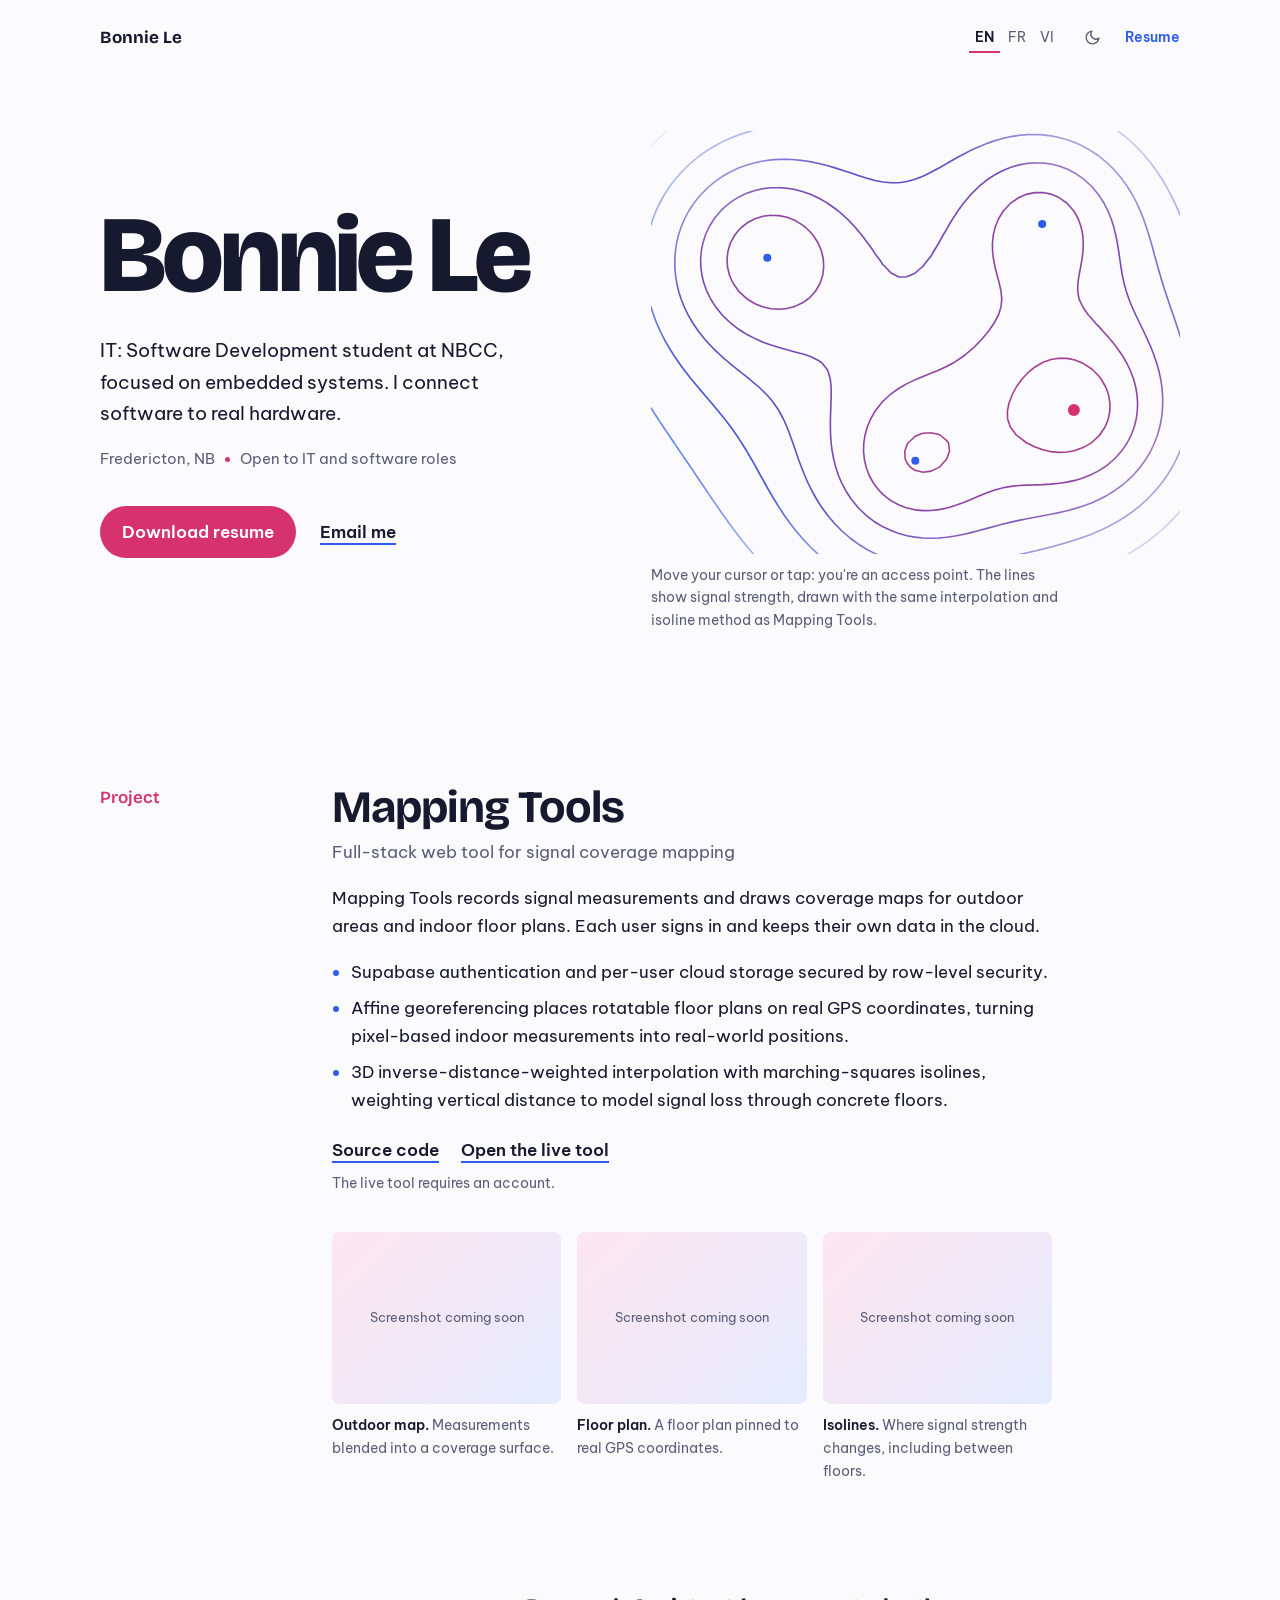
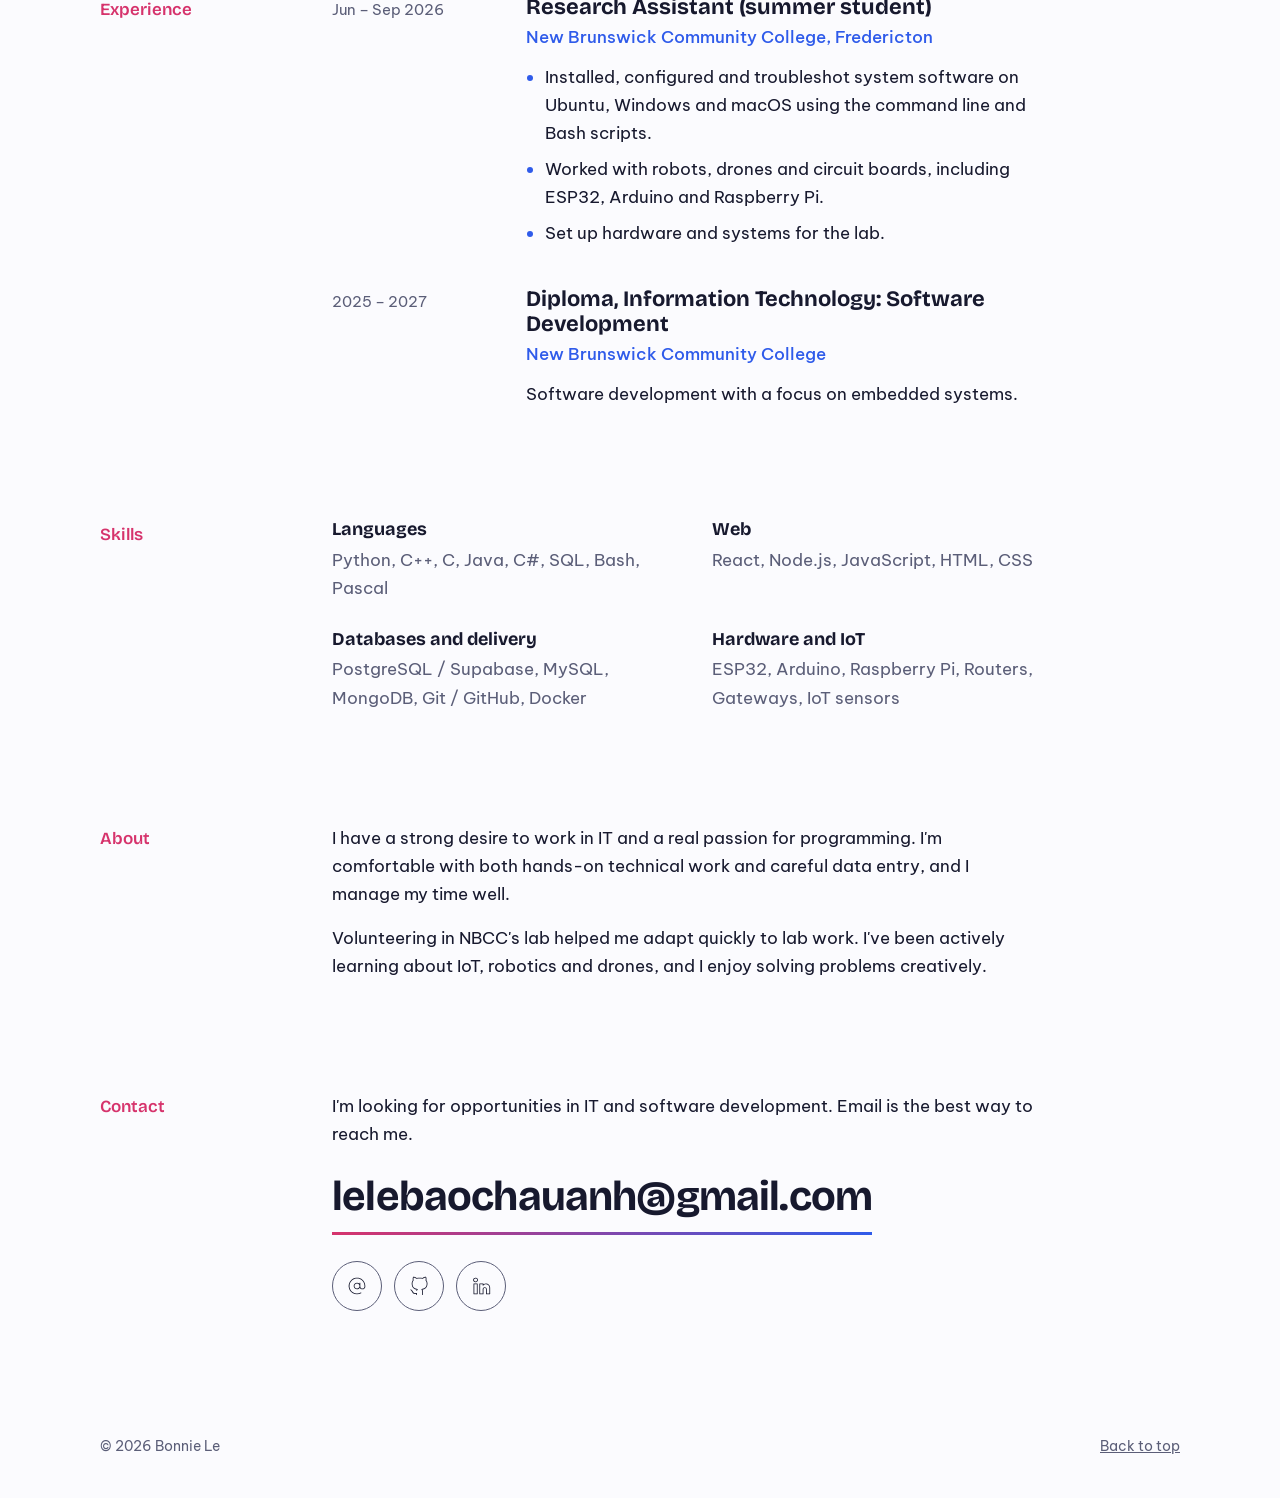
==== index.html @ 0d2d182a "Modified layout" ====
<!DOCTYPE html>
<html lang="en">
<head>
  <meta charset="UTF-8" />
  <meta name="viewport" content="width=device-width, initial-scale=1" />
  <title>Bonnie Le</title>
  <meta name="description" content="Bonnie Le is an IT: Software Development student at NBCC in Fredericton, New Brunswick, working across software, databases, embedded systems and IoT." />
  <script>
    (function () {
      try {
        var t = localStorage.getItem("bonnie-theme");
        if (t !== "light" && t !== "dark") t = matchMedia("(prefers-color-scheme: dark)").matches ? "dark" : "light";
        document.documentElement.dataset.theme = t;
      } catch (e) { document.documentElement.dataset.theme = "light"; }
    })();
  </script>
  <link rel="preconnect" href="https://fonts.googleapis.com" />
  <link rel="preconnect" href="https://fonts.gstatic.com" crossorigin />
  <link href="https://fonts.googleapis.com/css2?family=Be+Vietnam+Pro:wght@400;500;600&family=Bricolage+Grotesque:opsz,wght@12..96,500..800&display=swap" rel="stylesheet" />
  <link rel="stylesheet" href="/css/style.css" />
  <script type="application/ld+json">
  {
    "@context": "https://schema.org",
    "@type": "Person",
    "name": "Bonnie Le",
    "alternateName": "Bao Chau Anh Le",
    "email": "mailto:lelebaochauanh@gmail.com",
    "jobTitle": "Research Assistant",
    "address": { "@type": "PostalAddress", "addressLocality": "Fredericton", "addressRegion": "New Brunswick", "addressCountry": "CA" },
    "alumniOf": { "@type": "CollegeOrUniversity", "name": "New Brunswick Community College" },
    "knowsAbout": ["Python", "C++", "SQL", "React", "Node.js", "PostgreSQL", "Supabase", "IoT", "ESP32", "Arduino", "Raspberry Pi"]
  }
  </script>
</head>
<body>
  <header class="top">
    <a class="home" href="#top">Bonnie Le</a>
    <div class="controls">
      <div class="langs" role="group" data-i18n-aria="ui.language" id="langs">
        <button type="button" data-lang="en" lang="en">EN</button>
        <button type="button" data-lang="fr" lang="fr">FR</button>
        <button type="button" data-lang="vi" lang="vi">VI</button>
      </div>
      <button type="button" class="theme" id="theme"></button>
      <a class="resume" href="/asset/BonnieLe__resume.pdf" target="_blank" rel="noreferrer" data-i18n="ui.resume"></a>
    </div>
  </header>

  <main id="top">
    <section class="hero">
      <div class="hero-text">
        <h1>Bonnie Le</h1>
        <p class="lede" data-i18n="hero.lede"></p>
        <p class="meta"><span data-i18n="hero.location"></span><span class="sep" aria-hidden="true"></span><span data-i18n="hero.availability"></span></p>
        <div class="actions">
          <a class="btn" href="/asset/BonnieLe__resume.pdf" target="_blank" rel="noreferrer" data-i18n="hero.download"></a>
          <a class="text-link" href="mailto:lelebaochauanh@gmail.com" data-i18n="hero.email"></a>
        </div>
      </div>
      <figure class="field">
        <canvas id="field" aria-hidden="true"></canvas>
        <figcaption data-i18n="hero.fieldCaption"></figcaption>
      </figure>
    </section>

    <section class="row" id="project">
      <h2 class="row-label" data-i18n="project.label"></h2>
      <div class="row-body">
        <h3 class="project-name">Mapping Tools</h3>
        <p class="kind" data-i18n="project.type"></p>
        <p class="summary" data-i18n="project.summary"></p>
        <ul class="points" id="project-points"></ul>
        <p class="links">
          <a href="#" data-link="mappingRepo" target="_blank" rel="noreferrer" data-i18n="project.source"></a>
          <a href="#" data-link="mappingLive" target="_blank" rel="noreferrer" data-i18n="project.live"></a>
        </p>
        <p class="note" data-link="mappingLive" data-i18n="project.loginNote"></p>
        <div class="shots" id="shots"></div>
      </div>
    </section>

    <section class="row" id="experience">
      <h2 class="row-label" data-i18n="exp.label"></h2>
      <div class="row-body">
        <div class="entry">
          <p class="when" data-i18n="exp.dates"></p>
          <div>
            <h3 data-i18n="exp.role"></h3>
            <p class="org" data-i18n="exp.org"></p>
            <ul class="points" id="exp-points"></ul>
          </div>
        </div>
        <div class="entry">
          <p class="when">2025 – 2027</p>
          <div>
            <h3 data-i18n="exp.eduTitle"></h3>
            <p class="org" data-i18n="exp.college"></p>
            <p data-i18n="exp.eduText"></p>
          </div>
        </div>
      </div>
    </section>

    <section class="row" id="skills">
      <h2 class="row-label" data-i18n="skills.label"></h2>
      <div class="row-body skills" id="skill-list"></div>
    </section>

    <section class="row" id="about">
      <h2 class="row-label" data-i18n="about.label"></h2>
      <div class="row-body prose">
        <p data-i18n="about.first"></p>
        <p data-i18n="about.second"></p>
      </div>
    </section>

    <section class="row contact" id="contact">
      <h2 class="row-label" data-i18n="contact.label"></h2>
      <div class="row-body">
        <p data-i18n="contact.text"></p>
        <a class="email" href="mailto:lelebaochauanh@gmail.com">lelebaochauanh@gmail.com</a>
        <div class="chips">
          <a class="chip pink" href="mailto:lelebaochauanh@gmail.com" aria-label="Email">
            <svg class="chip-icon" viewBox="0 0 16 16" aria-hidden="true"><path fill="currentColor" d="M9.205066666666667 1.44142c-0.9878666666666667 -0.17732666666666666 -2.003 -0.13000666666666666 -2.97008 0.13842666666666664C2.6759866666666667 2.56764 0.591634 6.2535533333333335 1.5794266666666665 9.812533333333333c0.42655333333333334 1.5560666666666665 1.41134 2.9006 2.766273333333333 3.7766666666666664 1.09314 0.6999333333333333 2.363433333333333 1.0730666666666666 3.661433333333333 1.0755333333333332 1.1678666666666666 0.0005333333333333334 2.3151333333333333 -0.3068666666666666 3.3262 -0.8912666666666667 0.15933333333333333 -0.09206666666666666 0.2138 -0.29579999999999995 0.12173333333333333 -0.4550666666666666 -0.092 -0.15933333333333333 -0.2957333333333333 -0.2138 -0.4550666666666666 -0.12179999999999999 -1.9654666666666665 1.125 -4.394326666666666 1.0594666666666666 -6.296226666666667 -0.16993333333333333 -1.2156133333333332 -0.7862666666666667 -2.098913333333333 -1.9928666666666666 -2.4811199999999998 -3.3892666666666664 -0.24234666666666665 -0.8714 -0.28523333333333334 -1.7862 -0.12556666666666666 -2.6763999999999997 0.58712 -3.27308 3.7164333333333333 -5.4504866666666665 6.989513333333333 -4.863326666666667C11.984066666666665 2.67262 14.053733333333334 5.240493333333333 14 8.193999999999999v0.1393333333333333c0 0.9205333333333333 -0.7462 1.6666666666666665 -1.6666666666666665 1.6666666666666665S10.666666666666666 9.253866666666667 10.666666666666666 8.333333333333332V5.6666799999999995c0 -0.18407999999999997 -0.14926666666666666 -0.3333333333333333 -0.3333333333333333 -0.3333333333333333s-0.3333333333333333 0.14925333333333332 -0.3333333333333333 0.3333333333333333v0.5863466666666666c-0.48879999999999996 -0.5591666666666666 -1.1989333333333332 -0.91968 -2 -0.91968 -1.4727799999999998 0 -2.6666666666666665 1.1938866666666665 -2.6666666666666665 2.666653333333333 0 1.4727999999999999 1.1938866666666665 2.6666666666666665 2.6666666666666665 2.6666666666666665 0.9604666666666667 -0.0009333333333333333 1.795 -0.5136666666666666 2.2644666666666664 -1.2757333333333332C10.651066666666665 10.145199999999999 11.427533333333333 10.666666666666666 12.333333333333332 10.666666666666666c1.2886666666666666 0 2.333333333333333 -1.0446666666666666 2.333333333333333 -2.333333333333333v-0.1393333333333333c0.054066666666666666 -3.27618 -2.2465333333333333 -6.120539999999999 -5.461599999999999 -6.752579999999999ZM8 10c-1.1046 0 -2 -0.8954 -2 -2 0 -1.1045333333333334 0.8954 -1.9999866666666666 2 -1.9999866666666666 1.1040666666666665 0.00122 1.9988000000000001 0.8959199999999999 2 1.9999866666666666 0 1.1046 -0.8954 2 -2 2Z"/></svg>
            <span class="chip-label" data-i18n="contact.emailLabel">Email</span>
          </a>
          <a class="chip blue" href="#" data-link="github" target="_blank" rel="noreferrer" aria-label="GitHub">
            <svg class="chip-icon" viewBox="0 0 16 16" aria-hidden="true"><path fill="currentColor" d="M6.435553333333333 13.910133333333334c-0.00012 -0.0988 -0.04398666666666666 -0.19246666666666667 -0.11979333333333332 -0.25586666666666663 -0.07641333333333333 -0.0624 -0.17614666666666667 -0.0888 -0.2734333333333333 -0.07226666666666666 -1.0605466666666665 0.19666666666666666 -2.4055999999999997 0.19926666666666665 -2.7962266666666666 -0.8977333333333333 -0.24027333333333334 -0.5864 -0.6253266666666666 -1.1022666666666665 -1.1191399999999998 -1.4993999999999998 -0.10221333333333334 -0.0524 -0.19433999999999998 -0.12246666666666667 -0.27213333333333334 -0.20693333333333333 -0.026286666666666667 -0.16066666666666665 -0.16476 -0.27873333333333333 -0.32748 -0.2794h-0.00134c-0.18355333333333335 0 -0.3326 0.14846666666666666 -0.3333333333333333 0.3320666666666666 -0.001953333333333333 0.3802 0.47396 0.6647333333333333 0.6145866666666666 0.7395999999999999 0.3533466666666667 0.3173333333333333 0.6315466666666667 0.7094666666666667 0.8144933333333333 1.1478 0.23242 0.653 0.9407533333333333 1.6633999999999998 3.148433333333333 1.381533333333333 0.001953333333333333 0.24280000000000002 0.005206666666666667 0.3684666666666666 0.007813333333333332 0.4642l0.003253333333333333 0.1966c0 0.18406666666666666 0.14925333333333332 0.3333333333333333 0.3333333333333333 0.3333333333333333 0.18408666666666665 0 0.3333333333333333 -0.14926666666666666 0.3333333333333333 -0.3333333333333333l-0.003253333333333333 -0.21486666666666665c-0.003906666666666666 -0.13413333333333333 -0.009113333333333333 -0.3274666666666667 -0.009113333333333333 -0.8353333333333333ZM13.947266666666666 3.48242c-0.0202 -0.02539333333333333 -0.041666666666666664 -0.05208666666666667 -0.0638 -0.07877333333333333 0.04473333333333333 -0.14091333333333333 0.07993333333333333 -0.28467333333333333 0.10546666666666667 -0.43029999999999996 0.10319999999999999 -0.7154533333333333 0.011666666666666667 -1.4455200000000001 -0.265 -2.1133666666666664 -0.0364 -0.09175333333333333 -0.11179999999999998 -0.1625933333333333 -0.20566666666666666 -0.1933153333333333 -0.0944 -0.03125 -0.9557333333333333 -0.2630206666666667 -2.7532666666666668 0.921222 -1.5059999999999998 -0.3828133333333333 -3.0838666666666663 -0.3828133333333333 -4.5898666666666665 0C4.378259999999999 0.4173153333333333 3.5221400000000003 0.6367166666666666 3.4270866666666664 0.6647113333333333c-0.09566 0.03019533333333333 -0.17280666666666666 0.101602 -0.21028666666666665 0.194662 -0.28169333333333335 0.67794 -0.37263999999999997 1.4199599999999999 -0.26302 2.145833333333333 0.025513333333333332 0.1331 0.05790666666666667 0.26476666666666665 0.09700666666666666 0.3945333333333333 -0.023439999999999996 0.028686666666666666 -0.045573333333333334 0.057286666666666666 -0.06640666666666667 0.08528666666666665 -0.5643733333333333 0.71602 -0.8646666666666666 1.6047333333333331 -0.85026 2.516313333333333 -0.0016266666666666665 0.20674666666666666 0.007933333333333334 0.4134133333333333 0.028646666666666668 0.61914 0.22655999999999998 3.1093866666666665 2.23242 3.9745866666666663 3.9648866666666667 4.270186666666667 -0.11283333333333334 0.20226666666666665 -0.19718666666666665 0.41913333333333336 -0.2506933333333333 0.6445333333333333 -0.043866666666666665 0.17866666666666667 0.06542666666666666 0.3591333333333333 0.24413999999999997 0.403 0.1787133333333333 0.043866666666666665 0.3591333333333333 -0.06546666666666666 0.4029933333333333 -0.24413333333333334 0.06168666666666667 -0.30646666666666667 0.21650666666666665 -0.5863333333333333 0.4433066666666666 -0.8014666666666665 0.13873333333333332 -0.12133333333333332 0.15286666666666665 -0.3321333333333333 0.03153333333333333 -0.47086666666666666 -0.054733333333333335 -0.06246666666666667 -0.13066666666666665 -0.10233333333333333 -0.2131333333333333 -0.11179999999999998 -1.8378799999999997 -0.20833333333333331 -3.745426666666667 -0.8157333333333333 -3.959013333333333 -3.75 -0.01884 -0.18558666666666668 -0.027506666666666665 -0.37206666666666666 -0.026 -0.5585933333333333 -0.012573333333333332 -0.7651733333333333 0.23946 -1.5112266666666667 0.7135400000000001 -2.11202 0.050133333333333335 -0.06770666666666666 0.10611999999999999 -0.12955333333333333 0.16146 -0.19075333333333333 0.08451333333333333 -0.09325999999999998 0.10946 -0.22615999999999997 0.06445333333333333 -0.34375333333333336 -0.05688666666666667 -0.15034666666666666 -0.10025999999999999 -0.30545999999999995 -0.12956 -0.46353999999999995 -0.07983333333333333 -0.5359266666666667 -0.026606666666666667 -1.0832533333333334 0.15495333333333333 -1.5937466666666666 0.7917066666666666 0.11022666666666665 1.5393866666666665 0.43058 2.16532 0.9277333333333333 0.08081333333333332 0.05452 0.18156 0.07071999999999999 0.2753933333333333 0.04426666666666666 1.48292 -0.40234 3.04632 -0.40234 4.52932 0 0.09433333333333332 0.026366666666666667 0.19546666666666668 0.009933333333333332 0.27659999999999996 -0.044919999999999995 0.6215999999999999 -0.50228 1.3689333333333331 -0.8245466666666666 2.1608666666666663 -0.9316399999999999 0.17946666666666666 0.5028066666666666 0.23373333333333335 1.0417866666666666 0.1582 1.5703133333333332 -0.02946666666666667 0.16796666666666665 -0.07546666666666665 0.33264 -0.1373333333333333 0.49153333333333327 -0.045 0.11759333333333333 -0.020133333333333333 0.25044666666666665 0.0644 0.34375333333333336 0.0586 0.06445333333333333 0.1172 0.13672 0.1686 0.20117333333333332 0.47519999999999996 0.5961466666666666 0.7275999999999999 1.3393533333333334 0.7136 2.1016 0.0015999999999999999 0.1906733333333333 -0.0078 0.3813066666666667 -0.02793333333333333 0.5709666666666666 -0.2116 2.92056 -2.126333333333333 3.52796 -3.9713999999999996 3.7376266666666664 -0.18306666666666666 0.020999999999999998 -0.31446666666666667 0.18646666666666667 -0.2934 0.3696 0.009466666666666667 0.0824 0.049333333333333326 0.15839999999999999 0.11179999999999998 0.21306666666666665 0.2298 0.21660000000000001 0.38366666666666666 0.5015333333333333 0.43879999999999997 0.8124666666666666 0.056799999999999996 0.21960000000000002 0.08333333333333333 0.44586666666666663 0.07873333333333332 0.6725333333333332v1.6393333333333333c-0.007133333333333333 0.4505333333333333 -0.007133333333333333 0.7884666666666666 -0.007133333333333333 0.9433333333333334 0.0002666666666666667 0.18406666666666666 0.14973333333333333 0.3331333333333333 0.3338 0.3329333333333333 0.18373333333333333 -0.0003333333333333333 0.3326 -0.1492 0.33286666666666664 -0.3329333333333333 0 -0.1536 0 -0.48760000000000003 0.007133333333333333 -0.9381333333333333v-1.6445333333333334c0.005266666666666667 -0.2823333333333333 -0.028266666666666666 -0.564 -0.09953333333333332 -0.8372666666666666 -0.0502 -0.22713333333333333 -0.1326 -0.44593333333333335 -0.24480000000000002 -0.6497333333333333 1.7389333333333332 -0.29486666666666667 3.752533333333333 -1.1594666666666666 3.9772 -4.2564866666666665 0.022066666666666665 -0.21020666666666665 0.032266666666666666 -0.42146666666666666 0.030600000000000002 -0.6328133333333332 0.0152 -0.9141466666666667 -0.289 -1.804933333333333 -0.8600666666666666 -2.51888Z"/></svg>
            <span class="chip-label">GitHub</span>
          </a>
          <a class="chip blue" href="#" data-link="linkedin" target="_blank" rel="noreferrer" aria-label="LinkedIn">
            <svg class="chip-icon" viewBox="0 0 16 16" aria-hidden="true"><path fill="currentColor" d="M5.000393333333333 6c0.00012666666666666666 0 -0.00015999999999999999 0 0 0H2.3333199999999996c-0.184 -0.00012 -0.33320666666666665 0.14896666666666666 -0.3333333333333333 0.33292666666666665 0 -0.00012 0 0.00015999999999999999 0 0V14.333333333333332c-0.00012 0.184 0.14896666666666666 0.3332 0.33292666666666665 0.3333333333333333 -0.00012 0 0.00016666666666666666 0 0 0h2.667073333333333c0.184 0.00013333333333333334 0.3332133333333333 -0.149 0.3333333333333333 -0.33299999999999996 0 0.00013333333333333334 0 -0.00006666666666666667 0 0V6.333333333333333c0.00012666666666666666 -0.184 -0.14896666666666666 -0.3332133333333333 -0.33292666666666665 -0.3333333333333333Zm-0.33374 8h-2V6.666666666666666h2v7.333333333333333ZM12 6c-0.7232666666666666 0.00004 -1.4262666666666668 0.23872666666666667 -2 0.6790666666666666V6.333333333333333c0.00013333333333333334 -0.184 -0.149 -0.3332133333333333 -0.3329333333333333 -0.3333333333333333 0.00013333333333333334 0 -0.00019999999999999998 0 0 0H7c-0.184 -0.00012 -0.3332 0.14896666666666666 -0.3333466666666667 0.33292666666666665 0 -0.00012 0 0.00015999999999999999 0 0V14.333333333333332c-0.00012 0.184 0.14894666666666667 0.3332 0.3329466666666666 0.3333333333333333 -0.00013333333333333334 0 0.00013333333333333334 0 0 0H9.666666666666666c0.184 0.00013333333333333334 0.3332 -0.149 0.3333333333333333 -0.33299999999999996 0 0.00013333333333333334 0 -0.00006666666666666667 0 0V10.666666666666666c0 -0.5522666666666667 0.4477333333333333 -1 1 -1s1 0.4477333333333333 1 1v3.6666666666666665c-0.00013333333333333334 0.184 0.1489333333333333 0.3332 0.3329333333333333 0.3333333333333333 -0.00013333333333333334 0 0.00013333333333333334 0 0 0H15c0.184 0.00013333333333333334 0.3332 -0.149 0.3333333333333333 -0.33299999999999996 0 0.00013333333333333334 0 -0.00006666666666666667 0 0V9.333333333333332c-0.0021999999999999997 -1.8400666666666665 -1.4932666666666665 -3.33118 -3.333333333333333 -3.333333333333333Zm2.6666666666666665 8h-2v-3.333333333333333c0 -0.9204666666666667 -0.7462 -1.6666666666666665 -1.6666666666666665 -1.6666666666666665 -0.9205333333333333 0 -1.6666666666666665 0.7462 -1.6666666666666665 1.6666666666666665v3.333333333333333h-2V6.666666666666666h2v0.8020666666666667c0 0.14166666666666666 0.08959999999999999 0.2678 0.22333333333333333 0.31446666666666667 0.1334 0.04806666666666666 0.2826666666666666 0.005333333333333333 0.3704666666666666 -0.10613333333333333 0.9083333333333333 -1.1511866666666666 2.577933333333333 -1.3480066666666666 3.7291333333333334 -0.4396 0.6412666666666667 0.506 1.0139333333333331 1.279 1.0104 2.0958666666666668v4.666666666666666ZM3.911973333333333 1.3345533333333333C3.8335666666666666 1.32906 3.7548733333333333 1.3286533333333332 3.6764200000000002 1.3333333333333333 2.670233333333333 1.2646066666666667 1.79886 2.024573333333333 1.7301333333333333 3.03076c-0.0027666666666666664 0.040486666666666664 -0.0041533333333333335 0.08101333333333333 -0.004233333333333333 0.12158 -0.008666666666666666 0.9976399999999999 0.7930466666666667 1.8134 1.7906866666666668 1.8220666666666665 0.04073333333333333 0.00036666666666666667 0.08142666666666666 -0.0006933333333333332 0.12207333333333333 -0.0030933333333333334h0.01888c1.0042733333333334 0.07027333333333333 1.8753266666666666 -0.6868933333333334 1.9456 -1.69116 0.07026666666666666 -1.0042733333333334 -0.6868933333333334 -1.8753266666666666 -1.6911666666666667 -1.9456Zm-0.023026666666666668 2.9720066666666662c-0.07698666666666666 0.0070799999999999995 -0.15453999999999998 0.006466666666666667 -0.23140666666666665 -0.0019133333333333333h-0.01888c-0.6374133333333333 0.04899333333333333 -1.1938066666666667 -0.42798 -1.2428 -1.0653866666666665 -0.048986666666666664 -0.6373733333333333 0.42798 -1.1938133333333334 1.0653933333333332 -1.2428 0.07169333333333333 -0.005493333333333334 0.14371333333333333 -0.004313333333333333 0.21516666666666664 0.0035399999999999997 0.6369199999999999 -0.058673333333333334 1.2008466666666666 0.41007333333333335 1.25956 1.0469933333333332 0.058679999999999996 0.6369666666666667 -0.41007333333333335 1.2008866666666667 -1.0470333333333333 1.2595666666666667Z"/></svg>
            <span class="chip-label">LinkedIn</span>
          </a>
        </div>
      </div>
    </section>
  </main>

  <footer class="bottom">
    <span>© <span id="year"></span> Bonnie Le</span>
    <a href="#top" data-i18n="ui.top"></a>
  </footer>

  <script src="/js/script.js"></script>
</body>
</html>
---- css/style.css ----
:root {
  --bg: #fbfbfe;
  --ink: #17192e;
  --muted: #5b5e78;
  --pink: #d6336c;
  --blue: #2f5bea;
  --pink-soft: #fde6ef;
  --blue-soft: #e5ebff;
  --on-accent: #ffffff;
  --display: "Bricolage Grotesque", "Segoe UI", system-ui, sans-serif;
  --body: "Be Vietnam Pro", "Segoe UI", system-ui, sans-serif;
  --page: min(1080px, 100% - 48px);
  color-scheme: light;
}
:root[data-theme="dark"] {
  --bg: #11132a;
  --ink: #eceefe;
  --muted: #a3a7c6;
  --pink: #ff7eb3;
  --blue: #86a2ff;
  --pink-soft: rgba(255, 126, 179, 0.14);
  --blue-soft: rgba(134, 162, 255, 0.14);
  --on-accent: #1a0d18;
  color-scheme: dark;
}

*, *::before, *::after { box-sizing: border-box; }
html { scroll-behavior: smooth; }
body {
  margin: 0;
  background: var(--bg);
  color: var(--ink);
  font: 400 17px/1.65 var(--body);
  -webkit-font-smoothing: antialiased;
}
h1, h2, h3 { font-family: var(--display); margin: 0; line-height: 1.1; }
p, ul, figure { margin: 0; }
a { color: inherit; }
img { display: block; max-width: 100%; }
[hidden] { display: none !important; }
:focus-visible { outline: 2px solid var(--blue); outline-offset: 3px; border-radius: 3px; }

/* Header */
.top {
  width: var(--page);
  margin: 0 auto;
  padding: 22px 0;
  display: flex;
  align-items: center;
  justify-content: space-between;
  gap: 16px;
}
.home { font-family: var(--display); font-weight: 700; text-decoration: none; }
.controls { display: flex; align-items: center; gap: 18px; font-size: 14px; }
.langs { display: flex; gap: 2px; }
.langs button, .theme {
  font: inherit;
  color: var(--muted);
  background: none;
  border: 0;
  padding: 4px 6px;
  cursor: pointer;
}
.langs button[aria-pressed="true"] { color: var(--ink); font-weight: 600; box-shadow: inset 0 -2px var(--pink); }
.langs button:hover, .theme:hover { color: var(--ink); }
.theme svg { width: 17px; height: 17px; display: block; }
.resume { text-decoration: none; font-weight: 600; color: var(--blue); }
.resume:hover { text-decoration: underline; text-underline-offset: 4px; }

/* Hero */
.hero {
  width: var(--page);
  margin: 0 auto;
  display: grid;
  grid-template-columns: 1fr 1.05fr;
  gap: 48px;
  align-items: center;
  padding: 56px 0 96px;
}
h1 {
  font-size: clamp(3.4rem, 9vw, 6.8rem);
  font-weight: 800;
  letter-spacing: -0.035em;
  line-height: 0.95;
  margin-bottom: 28px;
}
.lede { font-size: 19px; max-width: 34ch; margin-bottom: 18px; }
.meta { color: var(--muted); font-size: 15px; display: flex; flex-wrap: wrap; align-items: center; gap: 10px; margin-bottom: 34px; }
.sep { width: 5px; height: 5px; border-radius: 50%; background: var(--pink); }
.actions { display: flex; flex-wrap: wrap; align-items: center; gap: 24px; }
.btn {
  display: inline-block;
  padding: 12px 22px;
  background: var(--pink);
  color: #fff;
  text-decoration: none;
  font-weight: 600;
  border-radius: 999px;
}
:root[data-theme="dark"] .btn { color: var(--on-accent); }
.btn:hover { background: var(--blue); }
.text-link, .links a {
  font-weight: 600;
  text-decoration: underline;
  text-decoration-color: var(--blue);
  text-decoration-thickness: 2px;
  text-underline-offset: 5px;
}
.text-link:hover, .links a:hover { color: var(--blue); }

.field { position: relative; }
.field canvas {
  display: block;
  width: 100%;
  aspect-ratio: 5 / 4;
  touch-action: pan-y;
  cursor: crosshair;
  -webkit-mask-image: radial-gradient(ellipse 72% 70% at 50% 50%, #000 62%, transparent 100%);
  mask-image: radial-gradient(ellipse 72% 70% at 50% 50%, #000 62%, transparent 100%);
}
.field figcaption { font-size: 13.5px; color: var(--muted); margin-top: 10px; max-width: 46ch; }

/* Rows */
.row {
  width: var(--page);
  margin: 0 auto;
  display: grid;
  grid-template-columns: 200px 1fr;
  gap: 32px;
  padding: 56px 0;
}
.row-label {
  font-size: 17px;
  font-weight: 600;
  color: var(--pink);
  padding-top: 6px;
}
.row-body { max-width: 720px; }

.project-name { font-size: clamp(2rem, 4.5vw, 2.8rem); font-weight: 700; letter-spacing: -0.02em; }
.kind { color: var(--muted); margin: 6px 0 18px; }
.summary { margin-bottom: 18px; }
.points { padding-left: 1.1em; display: grid; gap: 8px; }
.points li::marker { color: var(--blue); }
.links { display: flex; flex-wrap: wrap; gap: 22px; margin-top: 22px; }
.note { font-size: 14px; color: var(--muted); margin-top: 8px; }

.shots {
  display: grid;
  grid-template-columns: repeat(3, 1fr);
  gap: 16px;
  margin-top: 36px;
}
.shot .frame {
  position: relative;
  aspect-ratio: 4 / 3;
  border-radius: 8px;
  overflow: hidden;
  background: linear-gradient(135deg, var(--pink-soft), var(--blue-soft));
}
.shot img { width: 100%; height: 100%; object-fit: cover; }
.shot .placeholder {
  position: absolute;
  inset: 0;
  display: grid;
  place-items: center;
  padding: 12px;
  text-align: center;
  font-size: 13px;
  color: var(--muted);
}
.shot figcaption { font-size: 14px; margin-top: 10px; color: var(--muted); }
.shot figcaption b { color: var(--ink); font-weight: 600; }

.entry { display: grid; grid-template-columns: 170px 1fr; gap: 24px; }
.entry + .entry { margin-top: 40px; }
.when { color: var(--muted); font-size: 15px; padding-top: 3px; }
.entry h3 { font-size: 22px; font-weight: 700; }
.org { color: var(--blue); font-weight: 500; margin: 4px 0 12px; }

.skills { display: grid; grid-template-columns: 1fr 1fr; gap: 28px 40px; }
.skills h3 { font-size: 18px; font-weight: 700; margin-bottom: 6px; }
.skills p { color: var(--muted); }

.prose p + p { margin-top: 16px; }
.prose { max-width: 62ch; }

.contact .email {
  display: inline-block;
  margin-top: 14px;
  font-family: var(--display);
  font-size: clamp(1.5rem, 4.4vw, 2.6rem);
  font-weight: 700;
  letter-spacing: -0.02em;
  text-decoration: none;
  overflow-wrap: anywhere;
  background: linear-gradient(90deg, var(--pink), var(--blue));
  background-size: 100% 3px;
  background-repeat: no-repeat;
  background-position: 0 100%;
  padding-bottom: 4px;
}
.contact .email:hover { color: var(--pink); }

/* Contact chips: chỉ hiện icon, hover thì giãn ra hiện chữ */
.chips { display: flex; flex-wrap: wrap; gap: 12px; margin-top: 26px; }
.chip {
  display: inline-flex;
  align-items: center;
  height: 50px;
  padding: 0 14px;              /* icon 20px + 14px mỗi bên = nút tròn 50px */
  border: 1.5px solid var(--muted);
  border-radius: 999px;
  color: var(--ink);
  text-decoration: none;
  overflow: hidden;
  transition: background-color 0.35s ease, border-color 0.35s ease, color 0.35s ease;
}
.chip-icon { width: 20px; height: 20px; flex: none; }
.chip-label {
  max-width: 0;                 /* chữ bị giấu: rộng 0 */
  margin-left: 0;
  opacity: 0;
  white-space: nowrap;
  font-weight: 600;
  font-size: 15px;
  transition: max-width 0.45s ease, margin-left 0.45s ease, opacity 0.3s ease;
}
.chip:hover .chip-label,
.chip:focus-visible .chip-label {
  max-width: 8em;               /* đủ chỗ cho chữ dài nhất */
  margin-left: 10px;
  opacity: 1;
}
.chip.pink:hover, .chip.pink:focus-visible { background: var(--pink); border-color: var(--pink); color: var(--on-accent); }
.chip.blue:hover, .chip.blue:focus-visible { background: var(--blue); border-color: var(--blue); color: var(--on-accent); }

/* Điện thoại không có hover: luôn hiện chữ */
@media (hover: none) {
  .chip-label { max-width: 8em; margin-left: 10px; opacity: 1; }
}

.bottom {
  width: var(--page);
  margin: 40px auto 0;
  padding: 28px 0 40px;
  display: flex;
  justify-content: space-between;
  gap: 16px;
  font-size: 14px;
  color: var(--muted);
}

@media (max-width: 880px) {
  .hero { grid-template-columns: 1fr; padding-top: 24px; gap: 36px; }
  .row { grid-template-columns: 1fr; gap: 16px; padding: 44px 0; }
  .row-label { padding-top: 0; }
}
@media (max-width: 600px) {
  :root { --page: min(1080px, 100% - 32px); }
  .controls { gap: 10px; }
  .shots, .skills { grid-template-columns: 1fr; }
  .entry { grid-template-columns: 1fr; gap: 6px; }
  .meta { flex-direction: column; align-items: flex-start; gap: 2px; }
  .sep { display: none; }
}
@media (prefers-reduced-motion: reduce) {
  html { scroll-behavior: auto; }
  .chip, .chip-label { transition: none; }
}
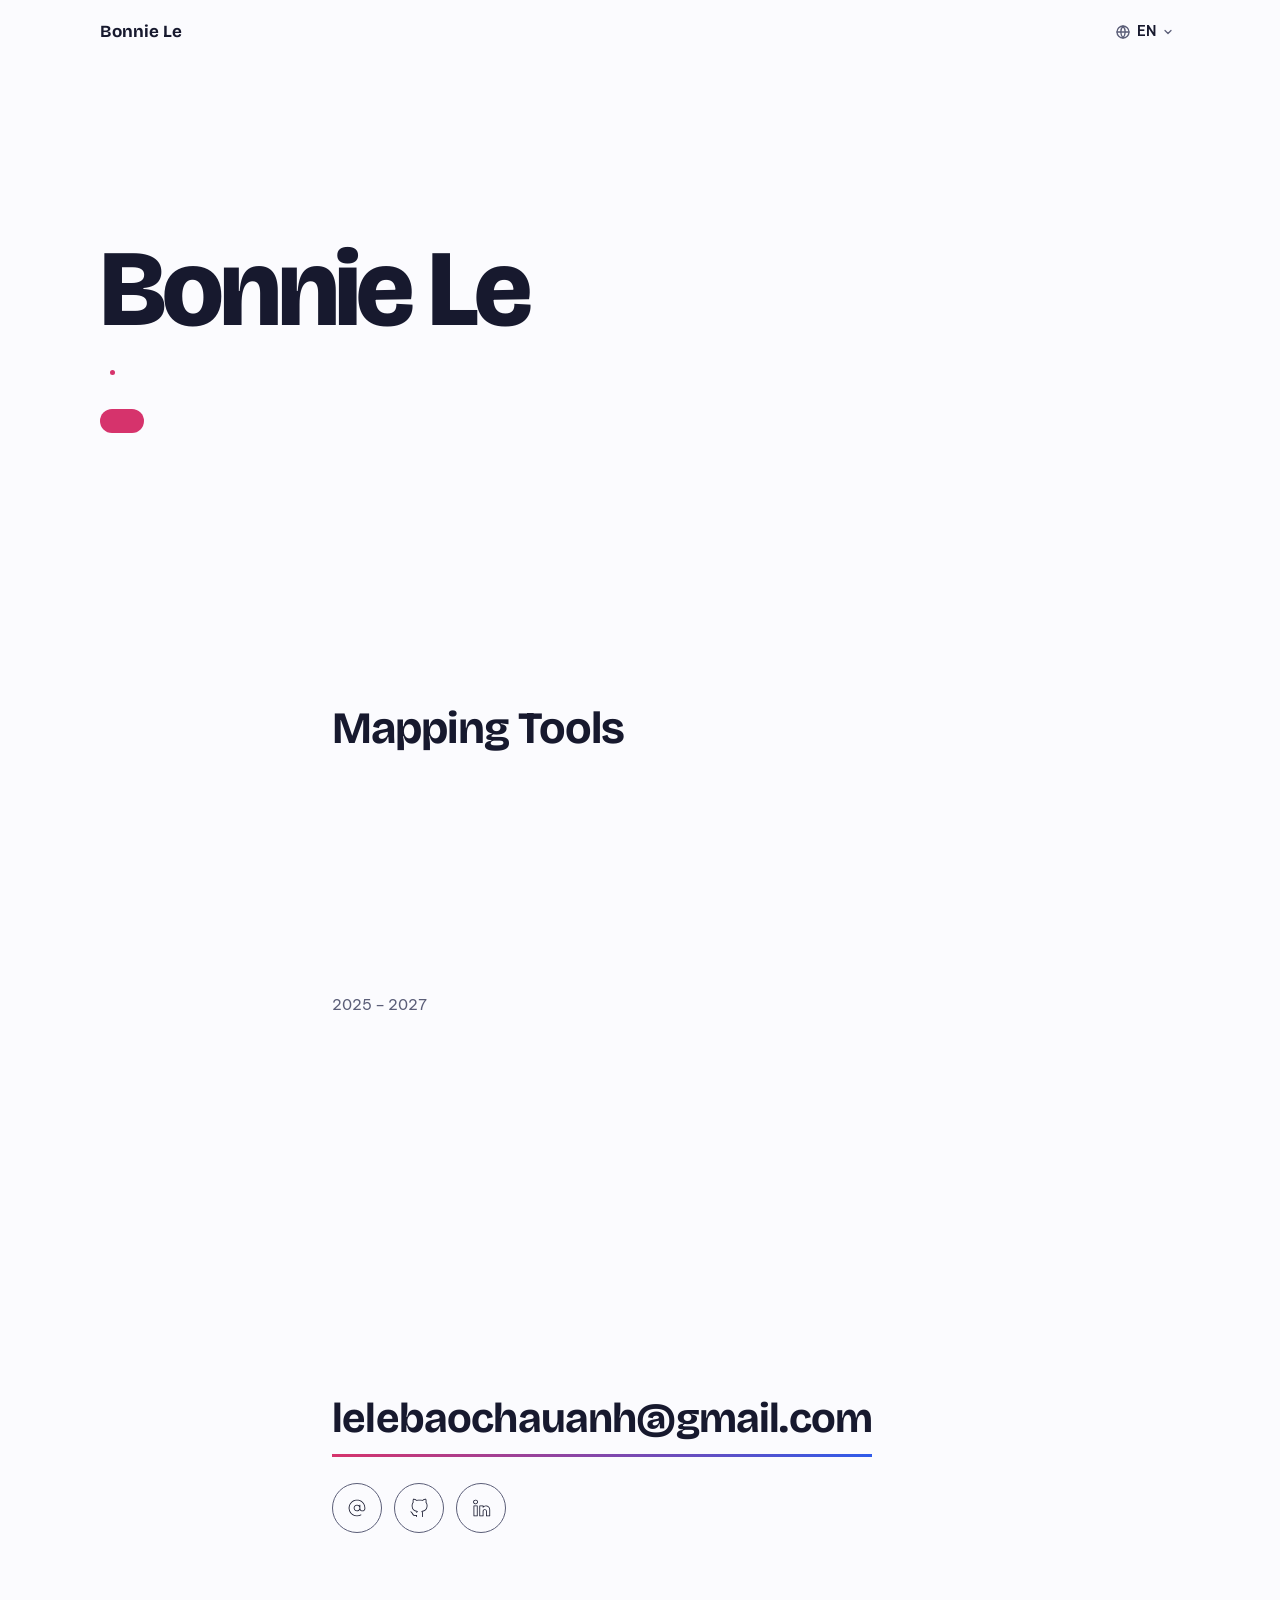
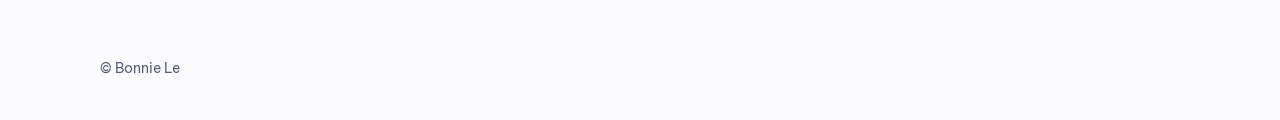
==== commit 164dfa6d: "Modified: page index layout" ====
--- a/index.html
+++ b/index.html
@@ -17,7 +17,7 @@
   <link rel="preconnect" href="https://fonts.googleapis.com" />
   <link rel="preconnect" href="https://fonts.gstatic.com" crossorigin />
   <link href="https://fonts.googleapis.com/css2?family=Be+Vietnam+Pro:wght@400;500;600&family=Bricolage+Grotesque:opsz,wght@12..96,500..800&display=swap" rel="stylesheet" />
-  <link rel="stylesheet" href="/css/style.css" />
+  <link rel="stylesheet" href="css/style.css" />
   <script type="application/ld+json">
   {
     "@context": "https://schema.org",
@@ -35,15 +35,29 @@
 <body>
   <header class="top">
     <a class="home" href="#top">Bonnie Le</a>
+
+    <nav class="site-nav" id="site-nav" data-i18n-aria="ui.nav">
+      <a href="#about" data-i18n="about.label"></a>
+      <a href="project" data-i18n="project.label"></a>
+      <a href="#experience" data-i18n="exp.label"></a>
+      <a href="#skills" data-i18n="skills.label"></a>
+      <a href="#contact" data-i18n="contact.label"></a>
+    </nav>
+
     <div class="controls">
-      <div class="langs" role="group" data-i18n-aria="ui.language" id="langs">
-        <button type="button" data-lang="en" lang="en">EN</button>
-        <button type="button" data-lang="fr" lang="fr">FR</button>
-        <button type="button" data-lang="vi" lang="vi">VI</button>
-      </div>
-      <button type="button" class="theme" id="theme"></button>
-      <a class="resume" href="/asset/BonnieLe__resume.pdf" target="_blank" rel="noreferrer" data-i18n="ui.resume"></a>
-    </div>
+        <div class="lang-menu" id="lang-menu">
+          <button type="button" class="lang-toggle" id="lang-toggle" aria-expanded="false" aria-controls="lang-options">
+            <svg class="icon-globe" viewBox="0 0 24 24" aria-hidden="true" focusable="false" fill="none" stroke="currentColor" stroke-width="2" stroke-linecap="round" stroke-linejoin="round"><circle cx="12" cy="12" r="9"/><path d="M3 12h18"/><path d="M12 3a14 14 0 0 1 0 18a14 14 0 0 1 0-18z"/></svg>
+            <span id="lang-code">EN</span>
+            <svg class="icon-chevron" viewBox="0 0 24 24" aria-hidden="true" focusable="false" fill="none" stroke="currentColor" stroke-width="2.5" stroke-linecap="round" stroke-linejoin="round"><path d="M6 9l6 6 6-6"/></svg>
+          </button>
+          <ul class="lang-options" id="lang-options" hidden>
+            <li><button type="button" data-lang="en" lang="en">English <svg class="check" viewBox="0 0 24 24" aria-hidden="true" focusable="false" fill="none" stroke="currentColor" stroke-width="2.5" stroke-linecap="round" stroke-linejoin="round"><path d="M5 12.5l4.5 4.5L19 7.5"/></svg></button></li>
+            <li><button type="button" data-lang="fr" lang="fr">Français <svg class="check" viewBox="0 0 24 24" aria-hidden="true" focusable="false" fill="none" stroke="currentColor" stroke-width="2.5" stroke-linecap="round" stroke-linejoin="round"><path d="M5 12.5l4.5 4.5L19 7.5"/></svg></button></li>
+            <li><button type="button" data-lang="vi" lang="vi">Tiếng Việt <svg class="check" viewBox="0 0 24 24" aria-hidden="true" focusable="false" fill="none" stroke="currentColor" stroke-width="2.5" stroke-linecap="round" stroke-linejoin="round"><path d="M5 12.5l4.5 4.5L19 7.5"/></svg></button></li>
+          </ul>
+        </div>
+
   </header>
 
   <main id="top">
@@ -142,6 +156,6 @@
     <a href="#top" data-i18n="ui.top"></a>
   </footer>
 
-  <script src="/js/script.js"></script>
+  <script src="js/script.js"></script>
 </body>
 </html>
--- a/css/style.css
+++ b/css/style.css
@@ -25,7 +25,7 @@
 }
 
 *, *::before, *::after { box-sizing: border-box; }
-html { scroll-behavior: smooth; }
+html { scroll-behavior: smooth; scroll-padding-top: 80px; }
 body {
   margin: 0;
   background: var(--bg);
@@ -41,19 +41,34 @@
 :focus-visible { outline: 2px solid var(--blue); outline-offset: 3px; border-radius: 3px; }
 
 /* Header */
+.top-bar {
+  position: sticky;
+  top: 0;
+  z-index: 20;
+  background: var(--bg);
+  background: color-mix(in srgb, var(--bg) 95%, transparent);
+  -webkit-backdrop-filter: blur(10px);
+  backdrop-filter: blur(10px);
+  border-bottom: 1px solid color-mix(in srgb, var(--ink) 9%, transparent);
+}
 .top {
   width: var(--page);
   margin: 0 auto;
-  padding: 22px 0;
+  padding: 16px 0;
   display: flex;
   align-items: center;
-  justify-content: space-between;
   gap: 16px;
 }
 .home { font-family: var(--display); font-weight: 700; text-decoration: none; }
-.controls { display: flex; align-items: center; gap: 18px; font-size: 14px; }
-.langs { display: flex; gap: 2px; }
-.langs button, .theme {
+
+/* Link to each section */
+.site-nav { display: flex; gap: 22px; margin-left: auto; font-size: 15px; }
+.site-nav a { color: var(--muted); text-decoration: none; padding: 4px 0; }
+.site-nav a:hover { color: var(--ink); }
+.site-nav a.is-active { color: var(--ink); box-shadow: inset 0 -2px var(--pink); }
+
+.controls { display: flex; align-items: center; gap: 18px; margin-left: 28px; font-size: 14px; }
+.theme {
   font: inherit;
   color: var(--muted);
   background: none;
@@ -61,11 +76,128 @@
   padding: 4px 6px;
   cursor: pointer;
 }
-.langs button[aria-pressed="true"] { color: var(--ink); font-weight: 600; box-shadow: inset 0 -2px var(--pink); }
-.langs button:hover, .theme:hover { color: var(--ink); }
+.theme:hover { color: var(--ink); }
 .theme svg { width: 17px; height: 17px; display: block; }
 .resume { text-decoration: none; font-weight: 600; color: var(--blue); }
 .resume:hover { text-decoration: underline; text-underline-offset: 4px; }
+
+/* Dropdown language bar */
+.lang-menu { position: relative; }
+.lang-toggle {
+  display: inline-flex;
+  align-items: center;
+  gap: 6px;
+  font: inherit;
+  font-weight: 600;
+  color: var(--ink);
+  background: none;
+  border: 0;
+  padding: 4px 6px;
+  cursor: pointer;
+}
+.lang-toggle svg { color: var(--muted); }
+.lang-toggle:hover svg, .lang-toggle[aria-expanded="true"] svg { color: var(--ink); }
+.icon-globe { width: 16px; height: 16px; }
+.icon-chevron { width: 12px; height: 12px; transition: transform 0.2s ease; }
+.lang-toggle[aria-expanded="true"] .icon-chevron { transform: rotate(180deg); }
+.lang-options {
+  position: absolute;
+  top: calc(100% + 8px);
+  right: 0;
+  z-index: 30;
+  min-width: 170px;
+  padding: 6px;
+  list-style: none;
+  background: var(--bg);
+  border: 1px solid color-mix(in srgb, var(--ink) 14%, transparent);
+  border-radius: 10px;
+  box-shadow: 0 16px 32px -16px rgba(0, 0, 0, 0.35);
+}
+.lang-options button {
+  display: flex;
+  align-items: center;
+  justify-content: space-between;
+  gap: 16px;
+  width: 100%;
+  padding: 8px 10px;
+  font: inherit;
+  font-size: 15px;
+  color: var(--ink);
+  text-align: left;
+  background: none;
+  border: 0;
+  border-radius: 6px;
+  cursor: pointer;
+}
+.lang-options button:hover, .lang-options button:focus-visible { background: var(--pink-soft); }
+.lang-options button:focus-visible { outline-offset: -2px; }
+.lang-options button[aria-current="true"] { font-weight: 600; }
+.lang-options .check { width: 15px; height: 15px; color: var(--pink); visibility: hidden; }
+.lang-options button[aria-current="true"] .check { visibility: visible; }
+
+/* menu bar */
+.menu-toggle {
+  display: none;
+  flex-direction: column;
+  align-items: center;
+  justify-content: center;
+  gap: 4px;
+  width: 34px;
+  height: 34px;
+  padding: 0;
+  color: var(--ink);
+  background: none;
+  border: 0;
+  cursor: pointer;
+}
+.menu-bar {
+  width: 18px;
+  height: 2px;
+  border-radius: 2px;
+  background: currentColor;
+  transition: transform 0.2s ease, opacity 0.2s ease;
+}
+.menu-toggle[aria-expanded="true"] .menu-bar:nth-child(1) { transform: translateY(6px) rotate(45deg); }
+.menu-toggle[aria-expanded="true"] .menu-bar:nth-child(2) { opacity: 0; }
+.menu-toggle[aria-expanded="true"] .menu-bar:nth-child(3) { transform: translateY(-6px) rotate(-45deg); }
+
+/* Màn hình nhỏ: link các mục chuyển vào bảng thả xuống */
+@media (max-width: 880px) {
+  .controls { margin-left: auto; }
+  .menu-toggle { display: inline-flex; }
+  .site-nav {
+    display: none;
+    position: absolute;
+    top: 100%;
+    left: 0;
+    right: 0;
+    flex-direction: column;
+    gap: 0;
+    margin: 0;
+    padding: 4px calc((100% - var(--page)) / 2) 14px;
+    font-size: 17px;
+    background: var(--bg);
+    border-bottom: 1px solid color-mix(in srgb, var(--ink) 12%, transparent);
+    box-shadow: 0 20px 30px -26px rgba(0, 0, 0, 0.45);
+  }
+  .top-bar.nav-open .site-nav { display: flex; }
+  .site-nav a {
+    padding: 13px 0;
+    color: var(--ink);
+    font-weight: 600;
+    border-bottom: 1px dashed color-mix(in srgb, var(--ink) 14%, transparent);
+  }
+  .site-nav a:last-child { border-bottom: 0; }
+  .site-nav a.is-active { color: var(--pink); box-shadow: none; }
+}
+
+@media (prefers-reduced-motion: no-preference) {
+  .top-bar.nav-open .site-nav, .lang-options:not([hidden]) { animation: drop-in 0.18s ease-out; }
+}
+@keyframes drop-in {
+  from { opacity: 0; transform: translateY(-6px); }
+  to { opacity: 1; transform: none; }
+}
 
 /* Hero */
 .hero {
@@ -127,13 +259,13 @@
   display: grid;
   grid-template-columns: 200px 1fr;
   gap: 32px;
+  align-items: baseline;   
   padding: 56px 0;
 }
 .row-label {
   font-size: 17px;
   font-weight: 600;
   color: var(--pink);
-  padding-top: 6px;
 }
 .row-body { max-width: 720px; }
 
@@ -172,9 +304,9 @@
 .shot figcaption { font-size: 14px; margin-top: 10px; color: var(--muted); }
 .shot figcaption b { color: var(--ink); font-weight: 600; }
 
-.entry { display: grid; grid-template-columns: 170px 1fr; gap: 24px; }
+.entry { display: grid; grid-template-columns: 170px 1fr; gap: 24px; align-items: baseline; }
 .entry + .entry { margin-top: 40px; }
-.when { color: var(--muted); font-size: 15px; padding-top: 3px; }
+.when { color: var(--muted); font-size: 15px; }
 .entry h3 { font-size: 22px; font-weight: 700; }
 .org { color: var(--blue); font-weight: 500; margin: 4px 0 12px; }
 
@@ -202,13 +334,13 @@
 }
 .contact .email:hover { color: var(--pink); }
 
-/* Contact chips: chỉ hiện icon, hover thì giãn ra hiện chữ */
+/*animation icon*/
 .chips { display: flex; flex-wrap: wrap; gap: 12px; margin-top: 26px; }
 .chip {
   display: inline-flex;
   align-items: center;
   height: 50px;
-  padding: 0 14px;              /* icon 20px + 14px mỗi bên = nút tròn 50px */
+  padding: 0 14px;             
   border: 1.5px solid var(--muted);
   border-radius: 999px;
   color: var(--ink);
@@ -218,7 +350,7 @@
 }
 .chip-icon { width: 20px; height: 20px; flex: none; }
 .chip-label {
-  max-width: 0;                 /* chữ bị giấu: rộng 0 */
+  max-width: 0;                 
   margin-left: 0;
   opacity: 0;
   white-space: nowrap;
@@ -228,14 +360,14 @@
 }
 .chip:hover .chip-label,
 .chip:focus-visible .chip-label {
-  max-width: 8em;               /* đủ chỗ cho chữ dài nhất */
+  max-width: 8em;               
   margin-left: 10px;
   opacity: 1;
 }
 .chip.pink:hover, .chip.pink:focus-visible { background: var(--pink); border-color: var(--pink); color: var(--on-accent); }
 .chip.blue:hover, .chip.blue:focus-visible { background: var(--blue); border-color: var(--blue); color: var(--on-accent); }
 
-/* Điện thoại không có hover: luôn hiện chữ */
+/*phone*/
 @media (hover: none) {
   .chip-label { max-width: 8em; margin-left: 10px; opacity: 1; }
 }
@@ -254,7 +386,6 @@
 @media (max-width: 880px) {
   .hero { grid-template-columns: 1fr; padding-top: 24px; gap: 36px; }
   .row { grid-template-columns: 1fr; gap: 16px; padding: 44px 0; }
-  .row-label { padding-top: 0; }
 }
 @media (max-width: 600px) {
   :root { --page: min(1080px, 100% - 32px); }
@@ -267,4 +398,5 @@
 @media (prefers-reduced-motion: reduce) {
   html { scroll-behavior: auto; }
   .chip, .chip-label { transition: none; }
-}
+  .icon-chevron, .menu-bar { transition: none; } 
+}
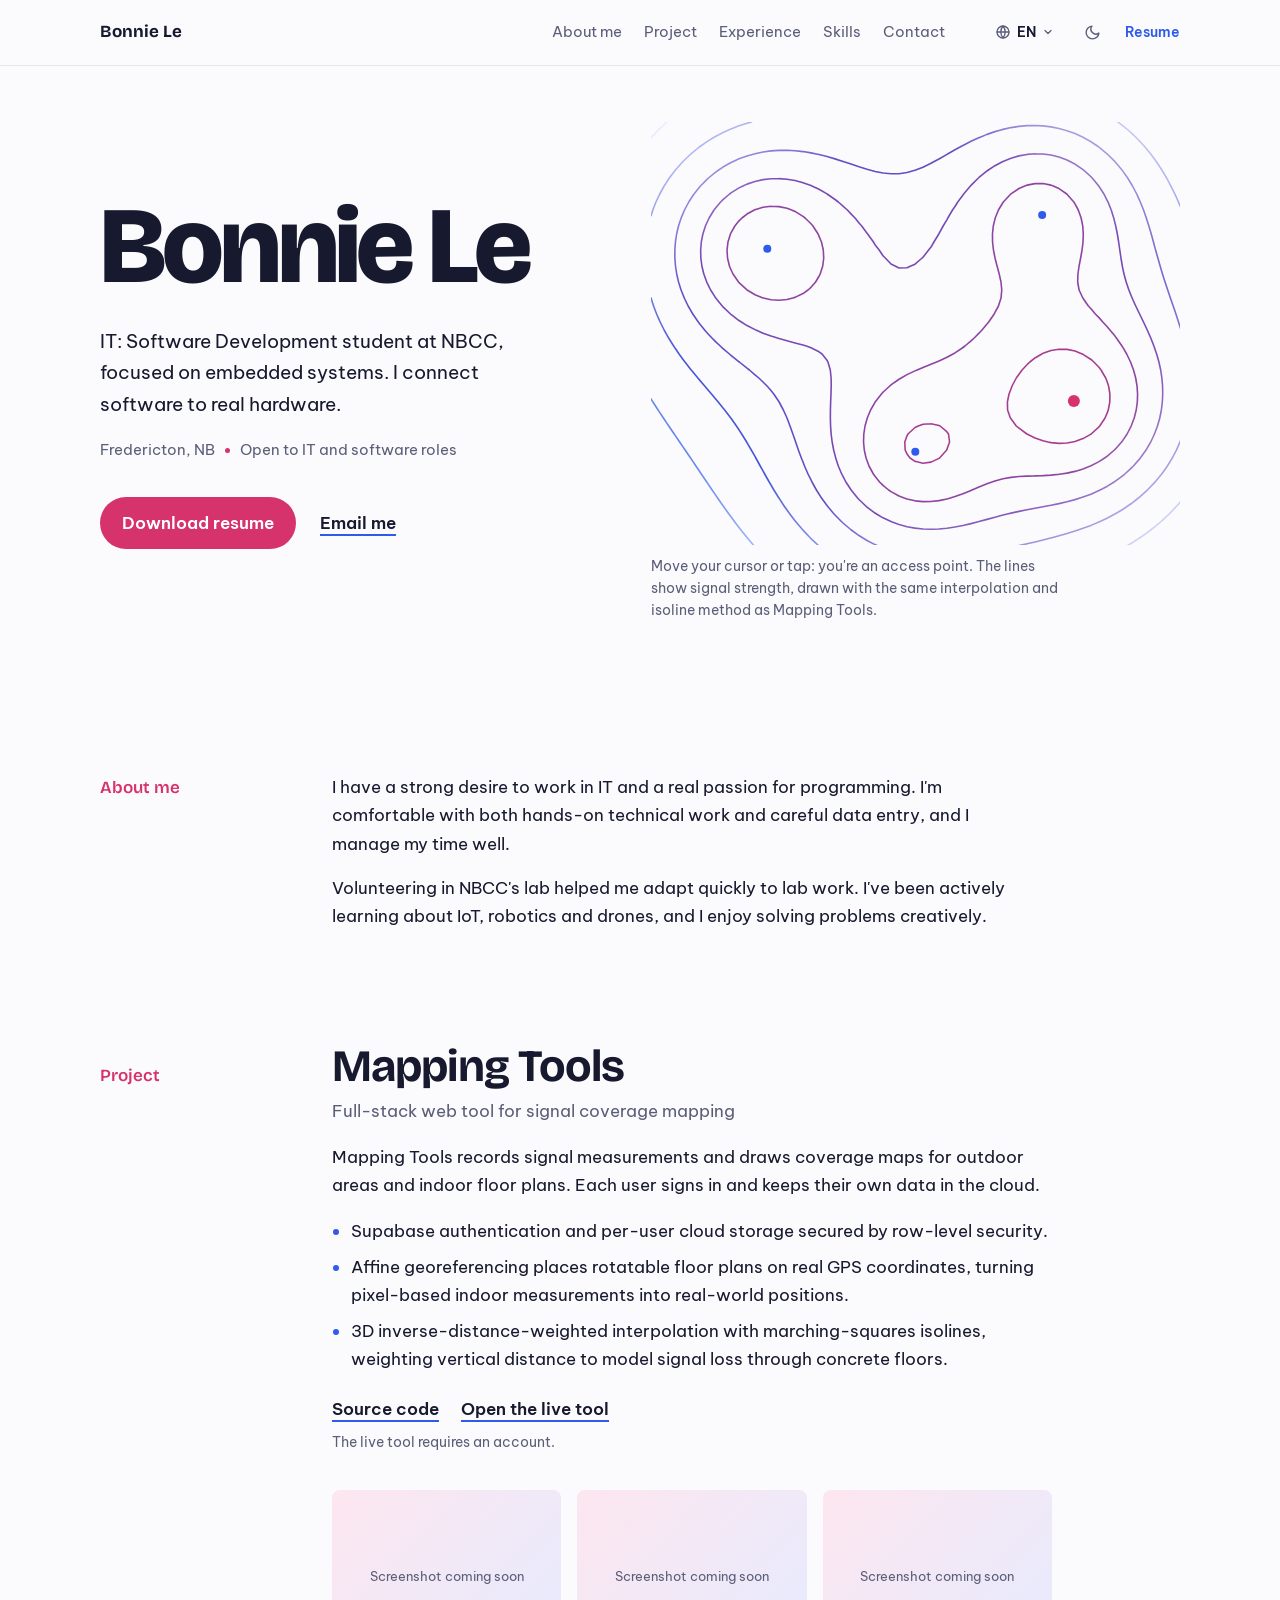
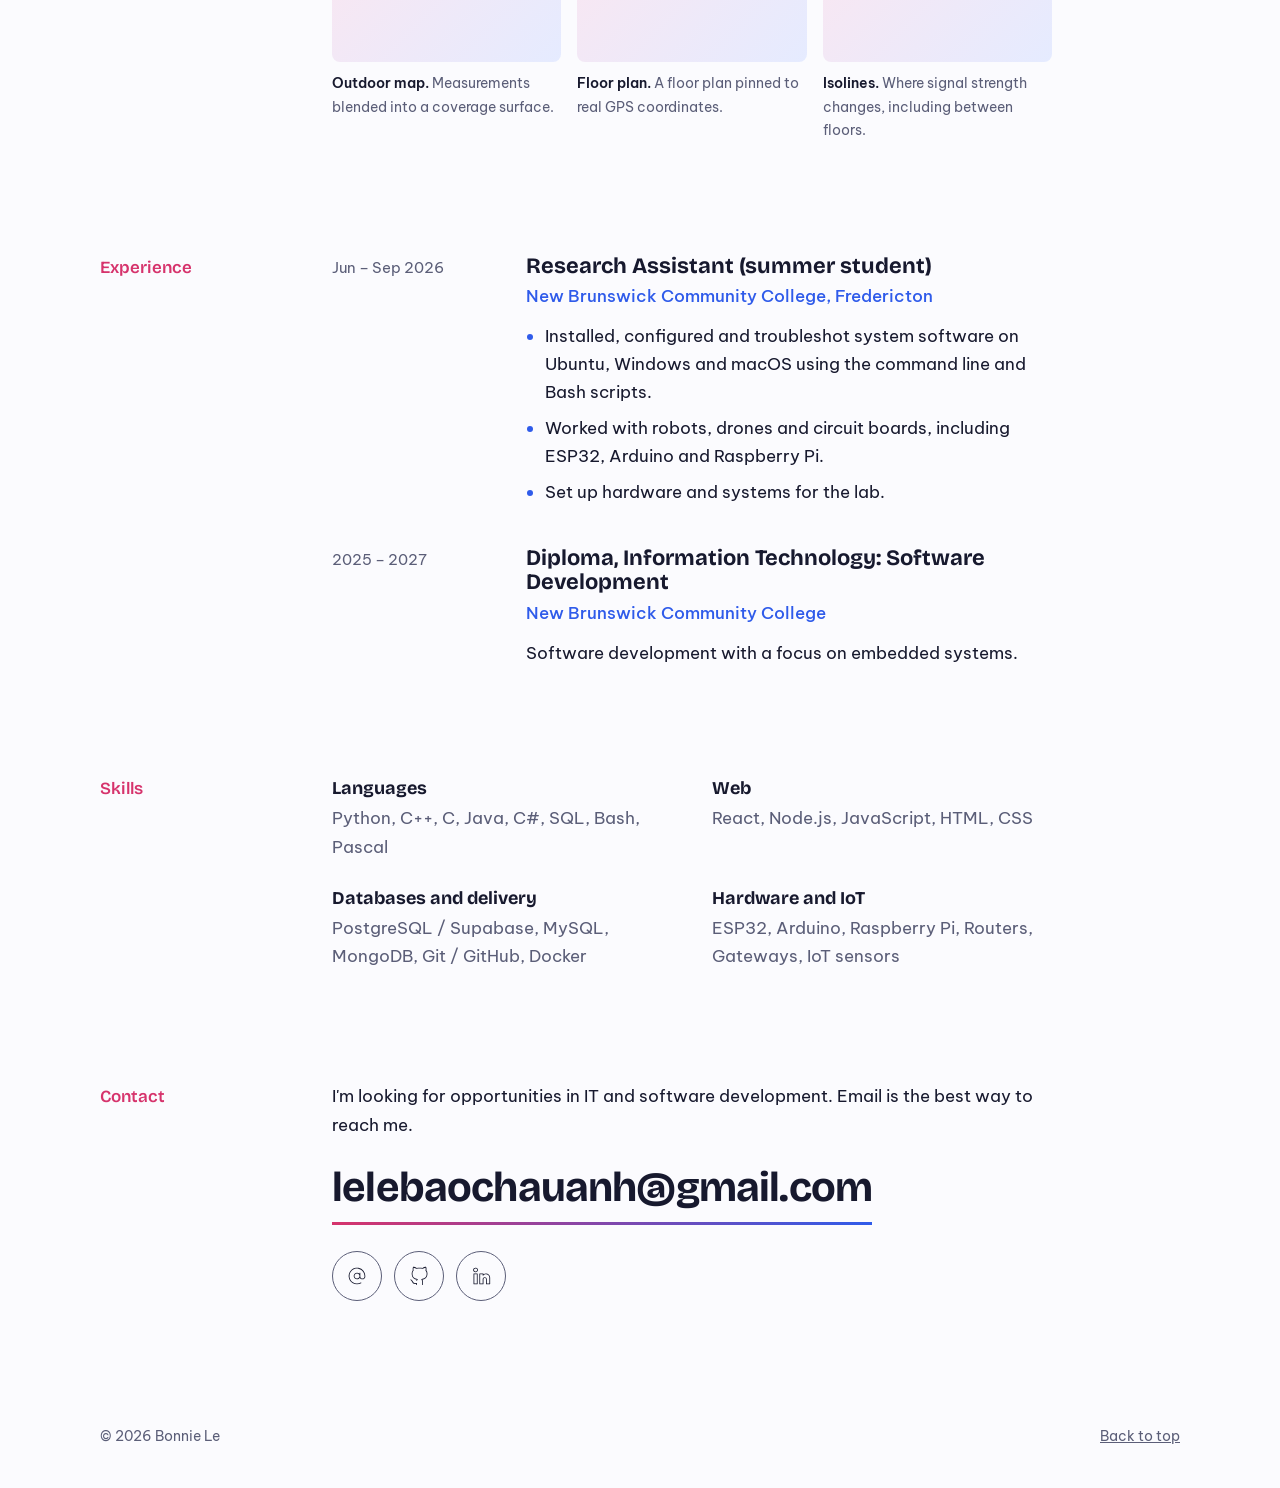
==== commit 06cf907b: "Fixed: script page cannot get" ====
--- a/index.html
+++ b/index.html
@@ -17,7 +17,7 @@
   <link rel="preconnect" href="https://fonts.googleapis.com" />
   <link rel="preconnect" href="https://fonts.gstatic.com" crossorigin />
   <link href="https://fonts.googleapis.com/css2?family=Be+Vietnam+Pro:wght@400;500;600&family=Bricolage+Grotesque:opsz,wght@12..96,500..800&display=swap" rel="stylesheet" />
-  <link rel="stylesheet" href="css/style.css" />
+  <link rel="stylesheet" href="css/style.css?v=2" />
   <script type="application/ld+json">
   {
     "@context": "https://schema.org",
@@ -33,18 +33,21 @@
   </script>
 </head>
 <body>
-  <header class="top">
-    <a class="home" href="#top">Bonnie Le</a>
+  <header class="top-bar" id="top-bar">
+    <div class="top">
+      <a class="home" href="#top">Bonnie Le</a>
 
-    <nav class="site-nav" id="site-nav" data-i18n-aria="ui.nav">
-      <a href="#about" data-i18n="about.label"></a>
-      <a href="project" data-i18n="project.label"></a>
-      <a href="#experience" data-i18n="exp.label"></a>
-      <a href="#skills" data-i18n="skills.label"></a>
-      <a href="#contact" data-i18n="contact.label"></a>
-    </nav>
+      <!-- Thanh điều hướng tới từng mục -->
+      <nav class="site-nav" id="site-nav" data-i18n-aria="ui.nav">
+        <a href="#about" data-i18n="about.label"></a>
+        <a href="#project" data-i18n="project.label"></a>
+        <a href="#experience" data-i18n="exp.label"></a>
+        <a href="#skills" data-i18n="skills.label"></a>
+        <a href="#contact" data-i18n="contact.label"></a>
+      </nav>
 
-    <div class="controls">
+      <div class="controls">
+        <!-- Chọn ngôn ngữ (dropdown) -->
         <div class="lang-menu" id="lang-menu">
           <button type="button" class="lang-toggle" id="lang-toggle" aria-expanded="false" aria-controls="lang-options">
             <svg class="icon-globe" viewBox="0 0 24 24" aria-hidden="true" focusable="false" fill="none" stroke="currentColor" stroke-width="2" stroke-linecap="round" stroke-linejoin="round"><circle cx="12" cy="12" r="9"/><path d="M3 12h18"/><path d="M12 3a14 14 0 0 1 0 18a14 14 0 0 1 0-18z"/></svg>
@@ -57,7 +60,16 @@
             <li><button type="button" data-lang="vi" lang="vi">Tiếng Việt <svg class="check" viewBox="0 0 24 24" aria-hidden="true" focusable="false" fill="none" stroke="currentColor" stroke-width="2.5" stroke-linecap="round" stroke-linejoin="round"><path d="M5 12.5l4.5 4.5L19 7.5"/></svg></button></li>
           </ul>
         </div>
-
+        <button type="button" class="theme" id="theme"></button>
+        <a class="resume" href="/asset/BonnieLe__resume.pdf" target="_blank" rel="noreferrer" data-i18n="ui.resume"></a>
+        <!-- Nút menu: chỉ hiện trên điện thoại / màn hình nhỏ -->
+        <button type="button" class="menu-toggle" id="menu-toggle" aria-expanded="false" aria-controls="site-nav">
+          <span class="menu-bar"></span>
+          <span class="menu-bar"></span>
+          <span class="menu-bar"></span>
+        </button>
+      </div>
+    </div>
   </header>
 
   <main id="top">
@@ -75,6 +87,14 @@
         <canvas id="field" aria-hidden="true"></canvas>
         <figcaption data-i18n="hero.fieldCaption"></figcaption>
       </figure>
+    </section>
+
+    <section class="row" id="about">
+      <h2 class="row-label" data-i18n="about.label"></h2>
+      <div class="row-body prose">
+        <p data-i18n="about.first"></p>
+        <p data-i18n="about.second"></p>
+      </div>
     </section>
 
     <section class="row" id="project">
@@ -120,13 +140,6 @@
       <div class="row-body skills" id="skill-list"></div>
     </section>
 
-    <section class="row" id="about">
-      <h2 class="row-label" data-i18n="about.label"></h2>
-      <div class="row-body prose">
-        <p data-i18n="about.first"></p>
-        <p data-i18n="about.second"></p>
-      </div>
-    </section>
 
     <section class="row contact" id="contact">
       <h2 class="row-label" data-i18n="contact.label"></h2>
@@ -135,15 +148,15 @@
         <a class="email" href="mailto:lelebaochauanh@gmail.com">lelebaochauanh@gmail.com</a>
         <div class="chips">
           <a class="chip pink" href="mailto:lelebaochauanh@gmail.com" aria-label="Email">
-            <svg class="chip-icon" viewBox="0 0 16 16" aria-hidden="true"><path fill="currentColor" d="M9.205066666666667 1.44142c-0.9878666666666667 -0.17732666666666666 -2.003 -0.13000666666666666 -2.97008 0.13842666666666664C2.6759866666666667 2.56764 0.591634 6.2535533333333335 1.5794266666666665 9.812533333333333c0.42655333333333334 1.5560666666666665 1.41134 2.9006 2.766273333333333 3.7766666666666664 1.09314 0.6999333333333333 2.363433333333333 1.0730666666666666 3.661433333333333 1.0755333333333332 1.1678666666666666 0.0005333333333333334 2.3151333333333333 -0.3068666666666666 3.3262 -0.8912666666666667 0.15933333333333333 -0.09206666666666666 0.2138 -0.29579999999999995 0.12173333333333333 -0.4550666666666666 -0.092 -0.15933333333333333 -0.2957333333333333 -0.2138 -0.4550666666666666 -0.12179999999999999 -1.9654666666666665 1.125 -4.394326666666666 1.0594666666666666 -6.296226666666667 -0.16993333333333333 -1.2156133333333332 -0.7862666666666667 -2.098913333333333 -1.9928666666666666 -2.4811199999999998 -3.3892666666666664 -0.24234666666666665 -0.8714 -0.28523333333333334 -1.7862 -0.12556666666666666 -2.6763999999999997 0.58712 -3.27308 3.7164333333333333 -5.4504866666666665 6.989513333333333 -4.863326666666667C11.984066666666665 2.67262 14.053733333333334 5.240493333333333 14 8.193999999999999v0.1393333333333333c0 0.9205333333333333 -0.7462 1.6666666666666665 -1.6666666666666665 1.6666666666666665S10.666666666666666 9.253866666666667 10.666666666666666 8.333333333333332V5.6666799999999995c0 -0.18407999999999997 -0.14926666666666666 -0.3333333333333333 -0.3333333333333333 -0.3333333333333333s-0.3333333333333333 0.14925333333333332 -0.3333333333333333 0.3333333333333333v0.5863466666666666c-0.48879999999999996 -0.5591666666666666 -1.1989333333333332 -0.91968 -2 -0.91968 -1.4727799999999998 0 -2.6666666666666665 1.1938866666666665 -2.6666666666666665 2.666653333333333 0 1.4727999999999999 1.1938866666666665 2.6666666666666665 2.6666666666666665 2.6666666666666665 0.9604666666666667 -0.0009333333333333333 1.795 -0.5136666666666666 2.2644666666666664 -1.2757333333333332C10.651066666666665 10.145199999999999 11.427533333333333 10.666666666666666 12.333333333333332 10.666666666666666c1.2886666666666666 0 2.333333333333333 -1.0446666666666666 2.333333333333333 -2.333333333333333v-0.1393333333333333c0.054066666666666666 -3.27618 -2.2465333333333333 -6.120539999999999 -5.461599999999999 -6.752579999999999ZM8 10c-1.1046 0 -2 -0.8954 -2 -2 0 -1.1045333333333334 0.8954 -1.9999866666666666 2 -1.9999866666666666 1.1040666666666665 0.00122 1.9988000000000001 0.8959199999999999 2 1.9999866666666666 0 1.1046 -0.8954 2 -2 2Z"/></svg>
+            <svg class="chip-icon" viewBox="0 0 16 16" aria-hidden="true"><path fill="currentColor" d="M9.21 1.44c-0.99 -0.18 -2 -0.13 -2.97 0.14C2.68 2.57 0.59 6.25 1.58 9.81c0.43 1.56 1.41 2.9 2.77 3.78 1.09 0.7 2.36 1.07 3.66 1.08 1.17 0 2.32 -0.31 3.33 -0.89 0.16 -0.09 0.21 -0.3 0.12 -0.46 -0.09 -0.16 -0.3 -0.21 -0.46 -0.12 -1.97 1.12 -4.39 1.06 -6.3 -0.17 -1.22 -0.79 -2.1 -1.99 -2.48 -3.39 -0.24 -0.87 -0.29 -1.79 -0.13 -2.68 0.59 -3.27 3.72 -5.45 6.99 -4.86C11.98 2.67 14.05 5.24 14 8.19v0.14c0 0.92 -0.75 1.67 -1.67 1.67S10.67 9.25 10.67 8.33V5.67c0 -0.18 -0.15 -0.33 -0.33 -0.33s-0.33 0.15 -0.33 0.33v0.59c-0.49 -0.56 -1.2 -0.92 -2 -0.92 -1.47 0 -2.67 1.19 -2.67 2.67 0 1.47 1.19 2.67 2.67 2.67 0.96 0 1.79 -0.51 2.26 -1.28C10.65 10.15 11.43 10.67 12.33 10.67c1.29 0 2.33 -1.04 2.33 -2.33v-0.14c0.05 -3.28 -2.25 -6.12 -5.46 -6.75ZM8 10c-1.1 0 -2 -0.9 -2 -2 0 -1.1 0.9 -2 2 -2 1.1 0 2 0.9 2 2 0 1.1 -0.9 2 -2 2Z"/></svg>
             <span class="chip-label" data-i18n="contact.emailLabel">Email</span>
           </a>
           <a class="chip blue" href="#" data-link="github" target="_blank" rel="noreferrer" aria-label="GitHub">
-            <svg class="chip-icon" viewBox="0 0 16 16" aria-hidden="true"><path fill="currentColor" d="M6.435553333333333 13.910133333333334c-0.00012 -0.0988 -0.04398666666666666 -0.19246666666666667 -0.11979333333333332 -0.25586666666666663 -0.07641333333333333 -0.0624 -0.17614666666666667 -0.0888 -0.2734333333333333 -0.07226666666666666 -1.0605466666666665 0.19666666666666666 -2.4055999999999997 0.19926666666666665 -2.7962266666666666 -0.8977333333333333 -0.24027333333333334 -0.5864 -0.6253266666666666 -1.1022666666666665 -1.1191399999999998 -1.4993999999999998 -0.10221333333333334 -0.0524 -0.19433999999999998 -0.12246666666666667 -0.27213333333333334 -0.20693333333333333 -0.026286666666666667 -0.16066666666666665 -0.16476 -0.27873333333333333 -0.32748 -0.2794h-0.00134c-0.18355333333333335 0 -0.3326 0.14846666666666666 -0.3333333333333333 0.3320666666666666 -0.001953333333333333 0.3802 0.47396 0.6647333333333333 0.6145866666666666 0.7395999999999999 0.3533466666666667 0.3173333333333333 0.6315466666666667 0.7094666666666667 0.8144933333333333 1.1478 0.23242 0.653 0.9407533333333333 1.6633999999999998 3.148433333333333 1.381533333333333 0.001953333333333333 0.24280000000000002 0.005206666666666667 0.3684666666666666 0.007813333333333332 0.4642l0.003253333333333333 0.1966c0 0.18406666666666666 0.14925333333333332 0.3333333333333333 0.3333333333333333 0.3333333333333333 0.18408666666666665 0 0.3333333333333333 -0.14926666666666666 0.3333333333333333 -0.3333333333333333l-0.003253333333333333 -0.21486666666666665c-0.003906666666666666 -0.13413333333333333 -0.009113333333333333 -0.3274666666666667 -0.009113333333333333 -0.8353333333333333ZM13.947266666666666 3.48242c-0.0202 -0.02539333333333333 -0.041666666666666664 -0.05208666666666667 -0.0638 -0.07877333333333333 0.04473333333333333 -0.14091333333333333 0.07993333333333333 -0.28467333333333333 0.10546666666666667 -0.43029999999999996 0.10319999999999999 -0.7154533333333333 0.011666666666666667 -1.4455200000000001 -0.265 -2.1133666666666664 -0.0364 -0.09175333333333333 -0.11179999999999998 -0.1625933333333333 -0.20566666666666666 -0.1933153333333333 -0.0944 -0.03125 -0.9557333333333333 -0.2630206666666667 -2.7532666666666668 0.921222 -1.5059999999999998 -0.3828133333333333 -3.0838666666666663 -0.3828133333333333 -4.5898666666666665 0C4.378259999999999 0.4173153333333333 3.5221400000000003 0.6367166666666666 3.4270866666666664 0.6647113333333333c-0.09566 0.03019533333333333 -0.17280666666666666 0.101602 -0.21028666666666665 0.194662 -0.28169333333333335 0.67794 -0.37263999999999997 1.4199599999999999 -0.26302 2.145833333333333 0.025513333333333332 0.1331 0.05790666666666667 0.26476666666666665 0.09700666666666666 0.3945333333333333 -0.023439999999999996 0.028686666666666666 -0.045573333333333334 0.057286666666666666 -0.06640666666666667 0.08528666666666665 -0.5643733333333333 0.71602 -0.8646666666666666 1.6047333333333331 -0.85026 2.516313333333333 -0.0016266666666666665 0.20674666666666666 0.007933333333333334 0.4134133333333333 0.028646666666666668 0.61914 0.22655999999999998 3.1093866666666665 2.23242 3.9745866666666663 3.9648866666666667 4.270186666666667 -0.11283333333333334 0.20226666666666665 -0.19718666666666665 0.41913333333333336 -0.2506933333333333 0.6445333333333333 -0.043866666666666665 0.17866666666666667 0.06542666666666666 0.3591333333333333 0.24413999999999997 0.403 0.1787133333333333 0.043866666666666665 0.3591333333333333 -0.06546666666666666 0.4029933333333333 -0.24413333333333334 0.06168666666666667 -0.30646666666666667 0.21650666666666665 -0.5863333333333333 0.4433066666666666 -0.8014666666666665 0.13873333333333332 -0.12133333333333332 0.15286666666666665 -0.3321333333333333 0.03153333333333333 -0.47086666666666666 -0.054733333333333335 -0.06246666666666667 -0.13066666666666665 -0.10233333333333333 -0.2131333333333333 -0.11179999999999998 -1.8378799999999997 -0.20833333333333331 -3.745426666666667 -0.8157333333333333 -3.959013333333333 -3.75 -0.01884 -0.18558666666666668 -0.027506666666666665 -0.37206666666666666 -0.026 -0.5585933333333333 -0.012573333333333332 -0.7651733333333333 0.23946 -1.5112266666666667 0.7135400000000001 -2.11202 0.050133333333333335 -0.06770666666666666 0.10611999999999999 -0.12955333333333333 0.16146 -0.19075333333333333 0.08451333333333333 -0.09325999999999998 0.10946 -0.22615999999999997 0.06445333333333333 -0.34375333333333336 -0.05688666666666667 -0.15034666666666666 -0.10025999999999999 -0.30545999999999995 -0.12956 -0.46353999999999995 -0.07983333333333333 -0.5359266666666667 -0.026606666666666667 -1.0832533333333334 0.15495333333333333 -1.5937466666666666 0.7917066666666666 0.11022666666666665 1.5393866666666665 0.43058 2.16532 0.9277333333333333 0.08081333333333332 0.05452 0.18156 0.07071999999999999 0.2753933333333333 0.04426666666666666 1.48292 -0.40234 3.04632 -0.40234 4.52932 0 0.09433333333333332 0.026366666666666667 0.19546666666666668 0.009933333333333332 0.27659999999999996 -0.044919999999999995 0.6215999999999999 -0.50228 1.3689333333333331 -0.8245466666666666 2.1608666666666663 -0.9316399999999999 0.17946666666666666 0.5028066666666666 0.23373333333333335 1.0417866666666666 0.1582 1.5703133333333332 -0.02946666666666667 0.16796666666666665 -0.07546666666666665 0.33264 -0.1373333333333333 0.49153333333333327 -0.045 0.11759333333333333 -0.020133333333333333 0.25044666666666665 0.0644 0.34375333333333336 0.0586 0.06445333333333333 0.1172 0.13672 0.1686 0.20117333333333332 0.47519999999999996 0.5961466666666666 0.7275999999999999 1.3393533333333334 0.7136 2.1016 0.0015999999999999999 0.1906733333333333 -0.0078 0.3813066666666667 -0.02793333333333333 0.5709666666666666 -0.2116 2.92056 -2.126333333333333 3.52796 -3.9713999999999996 3.7376266666666664 -0.18306666666666666 0.020999999999999998 -0.31446666666666667 0.18646666666666667 -0.2934 0.3696 0.009466666666666667 0.0824 0.049333333333333326 0.15839999999999999 0.11179999999999998 0.21306666666666665 0.2298 0.21660000000000001 0.38366666666666666 0.5015333333333333 0.43879999999999997 0.8124666666666666 0.056799999999999996 0.21960000000000002 0.08333333333333333 0.44586666666666663 0.07873333333333332 0.6725333333333332v1.6393333333333333c-0.007133333333333333 0.4505333333333333 -0.007133333333333333 0.7884666666666666 -0.007133333333333333 0.9433333333333334 0.0002666666666666667 0.18406666666666666 0.14973333333333333 0.3331333333333333 0.3338 0.3329333333333333 0.18373333333333333 -0.0003333333333333333 0.3326 -0.1492 0.33286666666666664 -0.3329333333333333 0 -0.1536 0 -0.48760000000000003 0.007133333333333333 -0.9381333333333333v-1.6445333333333334c0.005266666666666667 -0.2823333333333333 -0.028266666666666666 -0.564 -0.09953333333333332 -0.8372666666666666 -0.0502 -0.22713333333333333 -0.1326 -0.44593333333333335 -0.24480000000000002 -0.6497333333333333 1.7389333333333332 -0.29486666666666667 3.752533333333333 -1.1594666666666666 3.9772 -4.2564866666666665 0.022066666666666665 -0.21020666666666665 0.032266666666666666 -0.42146666666666666 0.030600000000000002 -0.6328133333333332 0.0152 -0.9141466666666667 -0.289 -1.804933333333333 -0.8600666666666666 -2.51888Z"/></svg>
+            <svg class="chip-icon" viewBox="0 0 16 16" aria-hidden="true"><path fill="currentColor" d="M6.44 13.91c0 -0.1 -0.04 -0.19 -0.12 -0.26 -0.08 -0.06 -0.18 -0.09 -0.27 -0.07 -1.06 0.2 -2.41 0.2 -2.8 -0.9 -0.24 -0.59 -0.63 -1.1 -1.12 -1.5 -0.1 -0.05 -0.19 -0.12 -0.27 -0.21 -0.03 -0.16 -0.16 -0.28 -0.33 -0.28h0c-0.18 0 -0.33 0.15 -0.33 0.33 0 0.38 0.47 0.66 0.61 0.74 0.35 0.32 0.63 0.71 0.81 1.15 0.23 0.65 0.94 1.66 3.15 1.38 0 0.24 0.01 0.37 0.01 0.46l0 0.2c0 0.18 0.15 0.33 0.33 0.33 0.18 0 0.33 -0.15 0.33 -0.33l0 -0.21c0 -0.13 -0.01 -0.33 -0.01 -0.84ZM13.95 3.48c-0.02 -0.03 -0.04 -0.05 -0.06 -0.08 0.04 -0.14 0.08 -0.28 0.11 -0.43 0.1 -0.72 0.01 -1.45 -0.27 -2.11 -0.04 -0.09 -0.11 -0.16 -0.21 -0.19 -0.09 -0.03 -0.96 -0.26 -2.75 0.92 -1.51 -0.38 -3.08 -0.38 -4.59 0C4.38 0.42 3.52 0.64 3.43 0.66c-0.1 0.03 -0.17 0.1 -0.21 0.19 -0.28 0.68 -0.37 1.42 -0.26 2.15 0.03 0.13 0.06 0.26 0.1 0.39 -0.02 0.03 -0.05 0.06 -0.07 0.09 -0.56 0.72 -0.86 1.6 -0.85 2.52 0 0.21 0.01 0.41 0.03 0.62 0.23 3.11 2.23 3.97 3.96 4.27 -0.11 0.2 -0.2 0.42 -0.25 0.64 -0.04 0.18 0.07 0.36 0.24 0.4 0.18 0.04 0.36 -0.07 0.4 -0.24 0.06 -0.31 0.22 -0.59 0.44 -0.8 0.14 -0.12 0.15 -0.33 0.03 -0.47 -0.05 -0.06 -0.13 -0.1 -0.21 -0.11 -1.84 -0.21 -3.75 -0.82 -3.96 -3.75 -0.02 -0.19 -0.03 -0.37 -0.03 -0.56 -0.01 -0.77 0.24 -1.51 0.71 -2.11 0.05 -0.07 0.11 -0.13 0.16 -0.19 0.08 -0.09 0.11 -0.23 0.06 -0.34 -0.06 -0.15 -0.1 -0.31 -0.13 -0.46 -0.08 -0.54 -0.03 -1.08 0.15 -1.59 0.79 0.11 1.54 0.43 2.17 0.93 0.08 0.05 0.18 0.07 0.28 0.04 1.48 -0.4 3.05 -0.4 4.53 0 0.09 0.03 0.2 0.01 0.28 -0.04 0.62 -0.5 1.37 -0.82 2.16 -0.93 0.18 0.5 0.23 1.04 0.16 1.57 -0.03 0.17 -0.08 0.33 -0.14 0.49 -0.04 0.12 -0.02 0.25 0.06 0.34 0.06 0.06 0.12 0.14 0.17 0.2 0.48 0.6 0.73 1.34 0.71 2.1 0 0.19 -0.01 0.38 -0.03 0.57 -0.21 2.92 -2.13 3.53 -3.97 3.74 -0.18 0.02 -0.31 0.19 -0.29 0.37 0.01 0.08 0.05 0.16 0.11 0.21 0.23 0.22 0.38 0.5 0.44 0.81 0.06 0.22 0.08 0.45 0.08 0.67v1.64c-0.01 0.45 -0.01 0.79 -0.01 0.94 0 0.18 0.15 0.33 0.33 0.33 0.18 0 0.33 -0.15 0.33 -0.33 0 -0.15 0 -0.49 0.01 -0.94v-1.64c0.01 -0.28 -0.03 -0.56 -0.1 -0.84 -0.05 -0.23 -0.13 -0.45 -0.24 -0.65 1.74 -0.29 3.75 -1.16 3.98 -4.26 0.02 -0.21 0.03 -0.42 0.03 -0.63 0.02 -0.91 -0.29 -1.8 -0.86 -2.52Z"/></svg>
             <span class="chip-label">GitHub</span>
           </a>
           <a class="chip blue" href="#" data-link="linkedin" target="_blank" rel="noreferrer" aria-label="LinkedIn">
-            <svg class="chip-icon" viewBox="0 0 16 16" aria-hidden="true"><path fill="currentColor" d="M5.000393333333333 6c0.00012666666666666666 0 -0.00015999999999999999 0 0 0H2.3333199999999996c-0.184 -0.00012 -0.33320666666666665 0.14896666666666666 -0.3333333333333333 0.33292666666666665 0 -0.00012 0 0.00015999999999999999 0 0V14.333333333333332c-0.00012 0.184 0.14896666666666666 0.3332 0.33292666666666665 0.3333333333333333 -0.00012 0 0.00016666666666666666 0 0 0h2.667073333333333c0.184 0.00013333333333333334 0.3332133333333333 -0.149 0.3333333333333333 -0.33299999999999996 0 0.00013333333333333334 0 -0.00006666666666666667 0 0V6.333333333333333c0.00012666666666666666 -0.184 -0.14896666666666666 -0.3332133333333333 -0.33292666666666665 -0.3333333333333333Zm-0.33374 8h-2V6.666666666666666h2v7.333333333333333ZM12 6c-0.7232666666666666 0.00004 -1.4262666666666668 0.23872666666666667 -2 0.6790666666666666V6.333333333333333c0.00013333333333333334 -0.184 -0.149 -0.3332133333333333 -0.3329333333333333 -0.3333333333333333 0.00013333333333333334 0 -0.00019999999999999998 0 0 0H7c-0.184 -0.00012 -0.3332 0.14896666666666666 -0.3333466666666667 0.33292666666666665 0 -0.00012 0 0.00015999999999999999 0 0V14.333333333333332c-0.00012 0.184 0.14894666666666667 0.3332 0.3329466666666666 0.3333333333333333 -0.00013333333333333334 0 0.00013333333333333334 0 0 0H9.666666666666666c0.184 0.00013333333333333334 0.3332 -0.149 0.3333333333333333 -0.33299999999999996 0 0.00013333333333333334 0 -0.00006666666666666667 0 0V10.666666666666666c0 -0.5522666666666667 0.4477333333333333 -1 1 -1s1 0.4477333333333333 1 1v3.6666666666666665c-0.00013333333333333334 0.184 0.1489333333333333 0.3332 0.3329333333333333 0.3333333333333333 -0.00013333333333333334 0 0.00013333333333333334 0 0 0H15c0.184 0.00013333333333333334 0.3332 -0.149 0.3333333333333333 -0.33299999999999996 0 0.00013333333333333334 0 -0.00006666666666666667 0 0V9.333333333333332c-0.0021999999999999997 -1.8400666666666665 -1.4932666666666665 -3.33118 -3.333333333333333 -3.333333333333333Zm2.6666666666666665 8h-2v-3.333333333333333c0 -0.9204666666666667 -0.7462 -1.6666666666666665 -1.6666666666666665 -1.6666666666666665 -0.9205333333333333 0 -1.6666666666666665 0.7462 -1.6666666666666665 1.6666666666666665v3.333333333333333h-2V6.666666666666666h2v0.8020666666666667c0 0.14166666666666666 0.08959999999999999 0.2678 0.22333333333333333 0.31446666666666667 0.1334 0.04806666666666666 0.2826666666666666 0.005333333333333333 0.3704666666666666 -0.10613333333333333 0.9083333333333333 -1.1511866666666666 2.577933333333333 -1.3480066666666666 3.7291333333333334 -0.4396 0.6412666666666667 0.506 1.0139333333333331 1.279 1.0104 2.0958666666666668v4.666666666666666ZM3.911973333333333 1.3345533333333333C3.8335666666666666 1.32906 3.7548733333333333 1.3286533333333332 3.6764200000000002 1.3333333333333333 2.670233333333333 1.2646066666666667 1.79886 2.024573333333333 1.7301333333333333 3.03076c-0.0027666666666666664 0.040486666666666664 -0.0041533333333333335 0.08101333333333333 -0.004233333333333333 0.12158 -0.008666666666666666 0.9976399999999999 0.7930466666666667 1.8134 1.7906866666666668 1.8220666666666665 0.04073333333333333 0.00036666666666666667 0.08142666666666666 -0.0006933333333333332 0.12207333333333333 -0.0030933333333333334h0.01888c1.0042733333333334 0.07027333333333333 1.8753266666666666 -0.6868933333333334 1.9456 -1.69116 0.07026666666666666 -1.0042733333333334 -0.6868933333333334 -1.8753266666666666 -1.6911666666666667 -1.9456Zm-0.023026666666666668 2.9720066666666662c-0.07698666666666666 0.0070799999999999995 -0.15453999999999998 0.006466666666666667 -0.23140666666666665 -0.0019133333333333333h-0.01888c-0.6374133333333333 0.04899333333333333 -1.1938066666666667 -0.42798 -1.2428 -1.0653866666666665 -0.048986666666666664 -0.6373733333333333 0.42798 -1.1938133333333334 1.0653933333333332 -1.2428 0.07169333333333333 -0.005493333333333334 0.14371333333333333 -0.004313333333333333 0.21516666666666664 0.0035399999999999997 0.6369199999999999 -0.058673333333333334 1.2008466666666666 0.41007333333333335 1.25956 1.0469933333333332 0.058679999999999996 0.6369666666666667 -0.41007333333333335 1.2008866666666667 -1.0470333333333333 1.2595666666666667Z"/></svg>
+            <svg class="chip-icon" viewBox="0 0 16 16" aria-hidden="true"><path fill="currentColor" d="M5 6c0 0 0 0 0 0H2.33c-0.18 0 -0.33 0.15 -0.33 0.33 0 0 0 0 0 0V14.33c0 0.18 0.15 0.33 0.33 0.33 0 0 0 0 0 0h2.67c0.18 0 0.33 -0.15 0.33 -0.33 0 0 0 0 0 0V6.33c0 -0.18 -0.15 -0.33 -0.33 -0.33Zm-0.33 8h-2V6.67h2v7.33ZM12 6c-0.72 0 -1.43 0.24 -2 0.68V6.33c0 -0.18 -0.15 -0.33 -0.33 -0.33 0 0 0 0 0 0H7c-0.18 0 -0.33 0.15 -0.33 0.33 0 0 0 0 0 0V14.33c0 0.18 0.15 0.33 0.33 0.33 0 0 0 0 0 0H9.67c0.18 0 0.33 -0.15 0.33 -0.33 0 0 0 0 0 0V10.67c0 -0.55 0.45 -1 1 -1s1 0.45 1 1v3.67c0 0.18 0.15 0.33 0.33 0.33 0 0 0 0 0 0H15c0.18 0 0.33 -0.15 0.33 -0.33 0 0 0 0 0 0V9.33c0 -1.84 -1.49 -3.33 -3.33 -3.33Zm2.67 8h-2v-3.33c0 -0.92 -0.75 -1.67 -1.67 -1.67 -0.92 0 -1.67 0.75 -1.67 1.67v3.33h-2V6.67h2v0.8c0 0.14 0.09 0.27 0.22 0.31 0.13 0.05 0.28 0.01 0.37 -0.11 0.91 -1.15 2.58 -1.35 3.73 -0.44 0.64 0.51 1.01 1.28 1.01 2.1v4.67ZM3.91 1.33C3.83 1.33 3.75 1.33 3.68 1.33 2.67 1.26 1.8 2.02 1.73 3.03c0 0.04 0 0.08 0 0.12 -0.01 1 0.79 1.81 1.79 1.82 0.04 0 0.08 0 0.12 0h0.02c1 0.07 1.88 -0.69 1.95 -1.69 0.07 -1 -0.69 -1.88 -1.69 -1.95Zm-0.02 2.97c-0.08 0.01 -0.15 0.01 -0.23 0h-0.02c-0.64 0.05 -1.19 -0.43 -1.24 -1.07 -0.05 -0.64 0.43 -1.19 1.07 -1.24 0.07 -0.01 0.14 0 0.22 0 0.64 -0.06 1.2 0.41 1.26 1.05 0.06 0.64 -0.41 1.2 -1.05 1.26Z"/></svg>
             <span class="chip-label">LinkedIn</span>
           </a>
         </div>
@@ -156,6 +169,6 @@
     <a href="#top" data-i18n="ui.top"></a>
   </footer>
 
-  <script src="js/script.js"></script>
+  <script src="js/script.js?v=2"></script>
 </body>
 </html>
